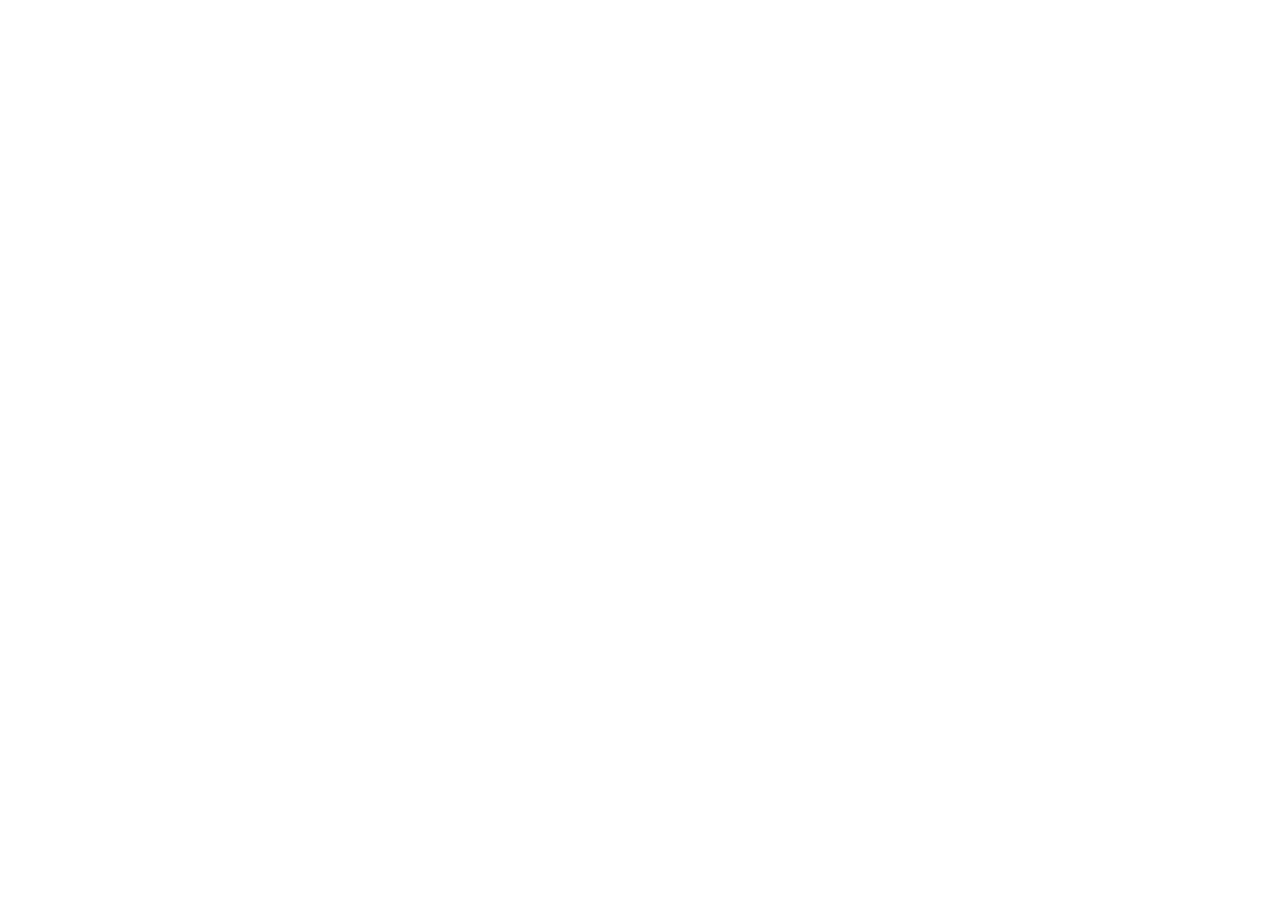
==== index.html @ 436a3f4f "first commit" ====
<!DOCTYPE html>
<html lang="en">
<head>
    <meta charset="UTF-8">
    <meta name="viewport" content="width=device-width, initial-scale=1.0">
    <title>과제 모음</title>
</head>
<body>
    
</body>
</html>
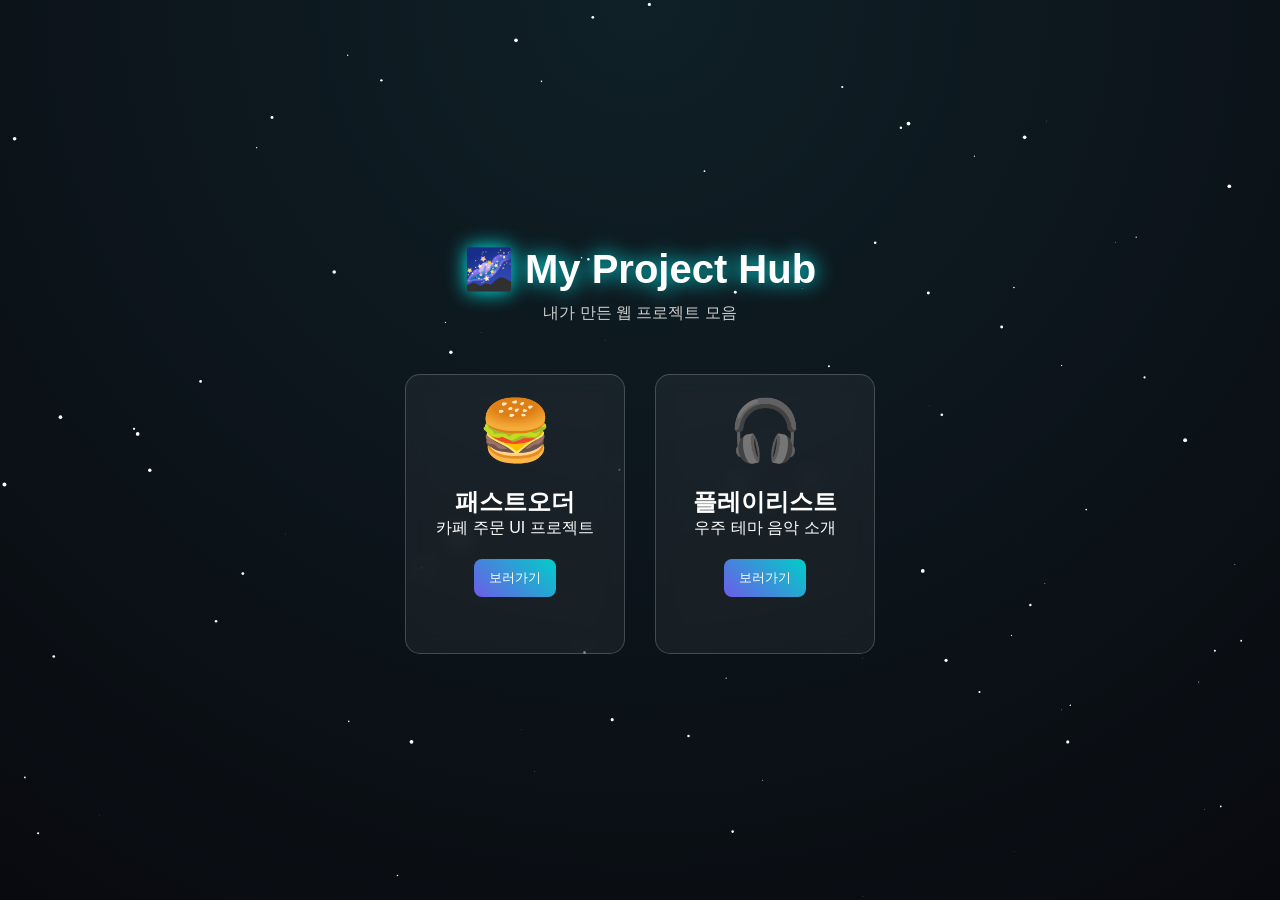
==== commit de239400: "second commit" ====
--- a/index.html
+++ b/index.html
@@ -1,11 +1,176 @@
-<!DOCTYPE html>
-<html lang="en">
-<head>
-    <meta charset="UTF-8">
-    <meta name="viewport" content="width=device-width, initial-scale=1.0">
-    <title>과제 모음</title>
-</head>
-<body>
-    
-</body>
-</html>+<!doctype html>
+<html lang="ko">
+  <head>
+    <meta charset="UTF-8" />
+    <meta name="viewport" content="width=device-width, initial-scale=1.0" />
+    <title>My Project Hub</title>
+
+    <style>
+      * {
+        margin: 0;
+        padding: 0;
+        box-sizing: border-box;
+      }
+
+      body {
+        font-family: Arial, sans-serif;
+        height: 100vh;
+        overflow: hidden;
+        color: white;
+        background: radial-gradient(circle at top, #0f2027, #090a0f);
+      }
+
+      /* 🌌 별 배경 */
+      canvas {
+        position: fixed;
+        top: 0;
+        left: 0;
+        z-index: -1;
+      }
+
+      /* 중앙 컨테이너 */
+      .container {
+        height: 100%;
+        display: flex;
+        flex-direction: column;
+        justify-content: center;
+        align-items: center;
+      }
+
+      /* 제목 */
+      h1 {
+        font-size: 40px;
+        margin-bottom: 10px;
+        text-shadow: 0 0 20px #00ffff;
+      }
+
+      .subtitle {
+        margin-bottom: 50px;
+        color: #ccc;
+      }
+
+      /* 카드 영역 */
+      .card-container {
+        display: flex;
+        gap: 30px;
+      }
+
+      /* 카드 */
+      .card {
+        width: 220px;
+        height: 280px;
+        background: rgba(255, 255, 255, 0.05);
+        border-radius: 15px;
+        backdrop-filter: blur(10px);
+        text-align: center;
+        padding: 20px;
+        cursor: pointer;
+        transition: 0.4s;
+        border: 1px solid rgba(255, 255, 255, 0.2);
+      }
+
+      .card:hover {
+        transform: translateY(-10px) scale(1.05);
+        box-shadow: 0 0 25px #00ffff;
+      }
+
+      /* 아이콘 */
+      .icon {
+        font-size: 60px;
+        margin-bottom: 20px;
+      }
+
+      /* 버튼 */
+      .btn {
+        margin-top: 20px;
+        padding: 10px 15px;
+        background: linear-gradient(45deg, #6c5ce7, #00cec9);
+        border: none;
+        border-radius: 8px;
+        color: white;
+        cursor: pointer;
+      }
+
+      .btn:hover {
+        box-shadow: 0 0 15px #00cec9;
+      }
+
+      /* 반응형 */
+      @media (max-width: 600px) {
+        .card-container {
+          flex-direction: column;
+        }
+      }
+    </style>
+  </head>
+
+  <body>
+    <canvas id="stars"></canvas>
+
+    <div class="container">
+      <h1>🌌 My Project Hub</h1>
+      <p class="subtitle">내가 만든 웹 프로젝트 모음</p>
+
+      <div class="card-container">
+        <!-- 패스트오더 -->
+        <div class="card" onclick="goTo('fastorder.html')">
+          <div class="icon">🍔</div>
+          <h2>패스트오더</h2>
+          <p>카페 주문 UI 프로젝트</p>
+          <button class="btn">보러가기</button>
+        </div>
+
+        <!-- 플레이리스트 -->
+        <div class="card" onclick="goTo('playlist.html')">
+          <div class="icon">🎧</div>
+          <h2>플레이리스트</h2>
+          <p>우주 테마 음악 소개</p>
+          <button class="btn">보러가기</button>
+        </div>
+      </div>
+    </div>
+
+    <script>
+      /* 🚀 페이지 이동 */
+      function goTo(page) {
+        window.location.href = page;
+      }
+
+      /* 🌌 별 애니메이션 */
+      const canvas = document.getElementById("stars");
+      const ctx = canvas.getContext("2d");
+
+      canvas.width = window.innerWidth;
+      canvas.height = window.innerHeight;
+
+      let stars = [];
+
+      for (let i = 0; i < 100; i++) {
+        stars.push({
+          x: Math.random() * canvas.width,
+          y: Math.random() * canvas.height,
+          r: Math.random() * 2,
+        });
+      }
+
+      function draw() {
+        ctx.clearRect(0, 0, canvas.width, canvas.height);
+
+        ctx.fillStyle = "white";
+
+        stars.forEach((s) => {
+          ctx.beginPath();
+          ctx.arc(s.x, s.y, s.r, 0, Math.PI * 2);
+          ctx.fill();
+
+          s.y += 0.2;
+          if (s.y > canvas.height) s.y = 0;
+        });
+
+        requestAnimationFrame(draw);
+      }
+
+      draw();
+    </script>
+  </body>
+</html>
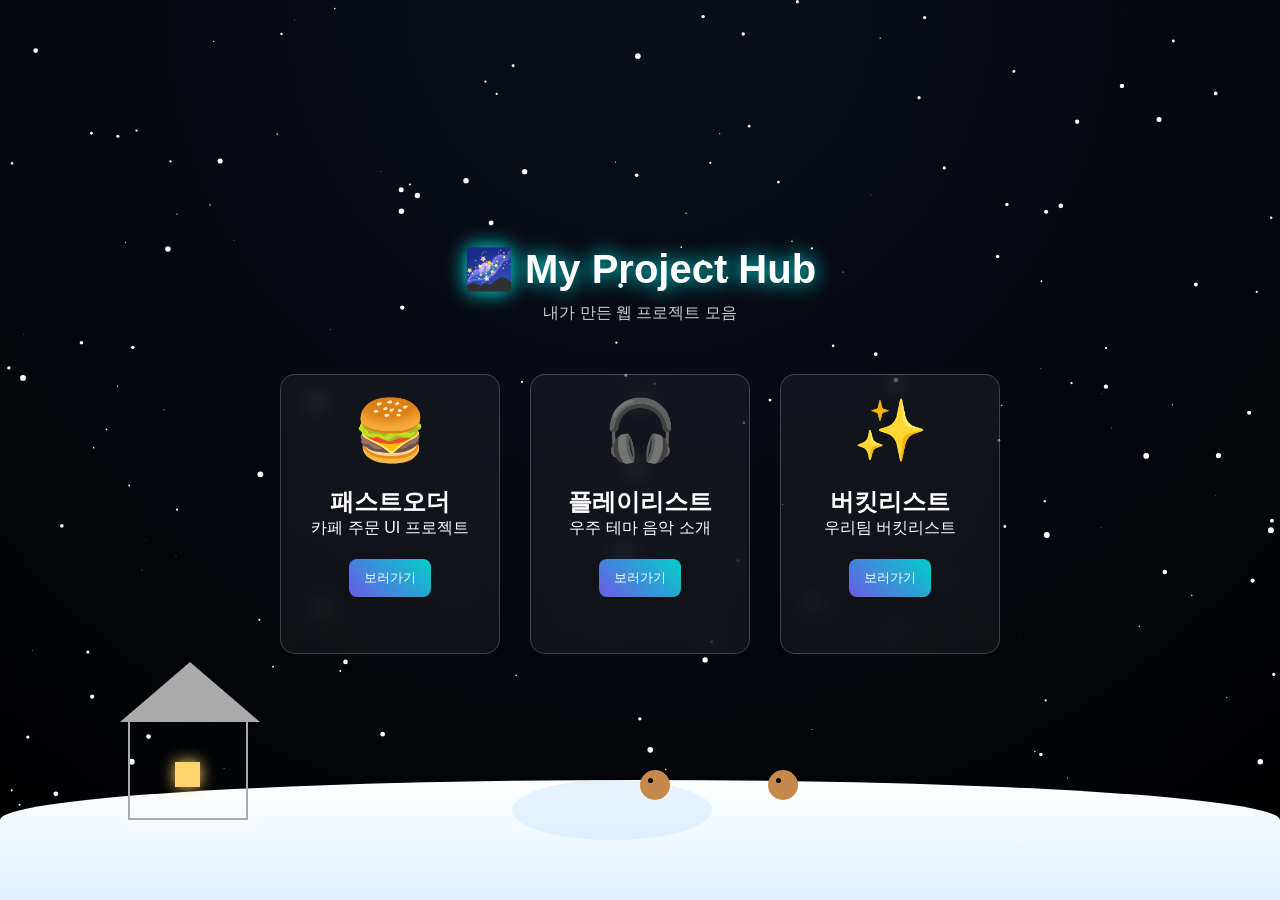
==== commit 59320a0d: "0408 commit" ====
--- a/index.html
+++ b/index.html
@@ -1,176 +1,320 @@
 <!doctype html>
 <html lang="ko">
-  <head>
-    <meta charset="UTF-8" />
-    <meta name="viewport" content="width=device-width, initial-scale=1.0" />
-    <title>My Project Hub</title>
-
-    <style>
-      * {
-        margin: 0;
-        padding: 0;
-        box-sizing: border-box;
-      }
-
-      body {
-        font-family: Arial, sans-serif;
-        height: 100vh;
-        overflow: hidden;
-        color: white;
-        background: radial-gradient(circle at top, #0f2027, #090a0f);
-      }
-
-      /* 🌌 별 배경 */
-      canvas {
-        position: fixed;
-        top: 0;
-        left: 0;
-        z-index: -1;
-      }
-
-      /* 중앙 컨테이너 */
-      .container {
-        height: 100%;
-        display: flex;
-        flex-direction: column;
-        justify-content: center;
-        align-items: center;
-      }
-
-      /* 제목 */
-      h1 {
-        font-size: 40px;
-        margin-bottom: 10px;
-        text-shadow: 0 0 20px #00ffff;
-      }
-
-      .subtitle {
-        margin-bottom: 50px;
-        color: #ccc;
-      }
-
-      /* 카드 영역 */
-      .card-container {
-        display: flex;
-        gap: 30px;
-      }
-
-      /* 카드 */
-      .card {
-        width: 220px;
-        height: 280px;
-        background: rgba(255, 255, 255, 0.05);
-        border-radius: 15px;
-        backdrop-filter: blur(10px);
-        text-align: center;
-        padding: 20px;
-        cursor: pointer;
-        transition: 0.4s;
-        border: 1px solid rgba(255, 255, 255, 0.2);
-      }
-
-      .card:hover {
-        transform: translateY(-10px) scale(1.05);
-        box-shadow: 0 0 25px #00ffff;
-      }
-
-      /* 아이콘 */
-      .icon {
-        font-size: 60px;
-        margin-bottom: 20px;
-      }
-
-      /* 버튼 */
-      .btn {
-        margin-top: 20px;
-        padding: 10px 15px;
-        background: linear-gradient(45deg, #6c5ce7, #00cec9);
-        border: none;
-        border-radius: 8px;
-        color: white;
-        cursor: pointer;
-      }
-
-      .btn:hover {
-        box-shadow: 0 0 15px #00cec9;
-      }
-
-      /* 반응형 */
-      @media (max-width: 600px) {
-        .card-container {
-          flex-direction: column;
-        }
-      }
-    </style>
-  </head>
-
-  <body>
-    <canvas id="stars"></canvas>
-
-    <div class="container">
-      <h1>🌌 My Project Hub</h1>
-      <p class="subtitle">내가 만든 웹 프로젝트 모음</p>
-
-      <div class="card-container">
-        <!-- 패스트오더 -->
-        <div class="card" onclick="goTo('fastorder.html')">
-          <div class="icon">🍔</div>
-          <h2>패스트오더</h2>
-          <p>카페 주문 UI 프로젝트</p>
-          <button class="btn">보러가기</button>
-        </div>
-
-        <!-- 플레이리스트 -->
-        <div class="card" onclick="goTo('playlist.html')">
-          <div class="icon">🎧</div>
-          <h2>플레이리스트</h2>
-          <p>우주 테마 음악 소개</p>
-          <button class="btn">보러가기</button>
-        </div>
-      </div>
+<head>
+<meta charset="UTF-8" />
+<meta name="viewport" content="width=device-width, initial-scale=1.0" />
+<title>My Project Hub</title>
+
+<style>
+* {
+  margin: 0;
+  padding: 0;
+  box-sizing: border-box;
+}
+
+body {
+  font-family: Arial, sans-serif;
+  height: 100vh;
+  overflow: hidden;
+  color: white;
+  background: radial-gradient(circle at top, #0a0f1c, #000);
+}
+
+/* ⭐ 별 + 눈 캔버스 */
+canvas {
+  position: fixed;
+  top: 0;
+  left: 0;
+  z-index: -2;
+}
+
+/* ❄ 눈 쌓인 바닥 */
+.snow-ground {
+  position: fixed;
+  bottom: 0;
+  width: 100%;
+  height: 120px;
+  background: linear-gradient(#fff, #dfefff);
+  border-top-left-radius: 50% 40px;
+  border-top-right-radius: 50% 40px;
+  z-index: -1;
+}
+
+/* 🏠 집 */
+.house {
+  position: fixed;
+  bottom: 80px;
+  left: 10%;
+  width: 120px;
+  height: 100px;
+  border: 2px solid #aaa;
+}
+
+.house::before {
+  content: "";
+  position: absolute;
+  top: -60px;
+  left: -10px;
+  width: 0;
+  height: 0;
+  border-left: 70px solid transparent;
+  border-right: 70px solid transparent;
+  border-bottom: 60px solid #aaa;
+}
+
+/* 창문 빛 */
+.window {
+  position: absolute;
+  width: 25px;
+  height: 25px;
+  background: #ffd36b;
+  top: 40px;
+  left: 45px;
+  box-shadow: 0 0 15px #ffd36b;
+}
+
+/* 🛷 산타 (실루엣) */
+.santa {
+  position: fixed;
+  top: 80px;
+  left: -200px;
+  width: 150px;
+  height: 40px;
+  border-top: 3px solid white;
+  border-radius: 50%;
+  animation: santaMove 20s linear infinite;
+}
+
+@keyframes santaMove {
+  0% { left: -200px; }
+  100% { left: 110%; }
+}
+
+/* 🍪 쿠키 친구 */
+.cookie {
+  position: fixed;
+  bottom: 100px;
+  width: 30px;
+  height: 30px;
+  background: #c58a4b;
+  border-radius: 50%;
+  animation: walk 6s infinite alternate ease-in-out;
+}
+
+.cookie::after {
+  content: "";
+  position: absolute;
+  width: 5px;
+  height: 5px;
+  background: black;
+  border-radius: 50%;
+  top: 8px;
+  left: 8px;
+}
+
+.cookie2 {
+  left: 60%;
+  animation-delay: 2s;
+}
+
+.cookie1 {
+  left: 50%;
+}
+
+@keyframes walk {
+  0% { transform: translateX(0); }
+  100% { transform: translateX(60px); }
+}
+
+/* 🌊 얼어붙은 호수 */
+.lake {
+  position: fixed;
+  bottom: 60px;
+  left: 40%;
+  width: 200px;
+  height: 60px;
+  background: rgba(180, 220, 255, 0.3);
+  border-radius: 50%;
+  backdrop-filter: blur(5px);
+}
+
+/* 중앙 */
+.container {
+  height: 100%;
+  display: flex;
+  flex-direction: column;
+  justify-content: center;
+  align-items: center;
+}
+
+/* 제목 */
+h1 {
+  font-size: 40px;
+  margin-bottom: 10px;
+  text-shadow: 0 0 20px #00ffff;
+}
+
+.subtitle {
+  margin-bottom: 50px;
+  color: #ccc;
+}
+
+/* 카드 */
+.card-container {
+  display: flex;
+  gap: 30px;
+}
+
+.card {
+  width: 220px;
+  height: 280px;
+  background: rgba(255,255,255,0.05);
+  border-radius: 15px;
+  backdrop-filter: blur(10px);
+  text-align: center;
+  padding: 20px;
+  cursor: pointer;
+  transition: 0.4s;
+  border: 1px solid rgba(255,255,255,0.2);
+}
+
+.card:hover {
+  transform: translateY(-10px) scale(1.05);
+  box-shadow: 0 0 25px #00ffff;
+}
+
+.icon {
+  font-size: 60px;
+  margin-bottom: 20px;
+}
+
+.btn {
+  margin-top: 20px;
+  padding: 10px 15px;
+  background: linear-gradient(45deg, #6c5ce7, #00cec9);
+  border: none;
+  border-radius: 8px;
+  color: white;
+  cursor: pointer;
+}
+
+.btn:hover {
+  box-shadow: 0 0 15px #00cec9;
+}
+
+@media (max-width: 600px) {
+  .card-container {
+    flex-direction: column;
+  }
+}
+</style>
+</head>
+
+<body>
+
+<canvas id="bg"></canvas>
+
+<div class="santa"></div>
+
+<div class="house">
+  <div class="window"></div>
+</div>
+
+<div class="lake"></div>
+
+<div class="cookie cookie1"></div>
+<div class="cookie cookie2"></div>
+
+<div class="snow-ground"></div>
+
+<div class="container">
+  <h1>🌌 My Project Hub</h1>
+  <p class="subtitle">내가 만든 웹 프로젝트 모음</p>
+
+  <div class="card-container">
+    <div class="card" onclick="goTo('fastorder.html')">
+      <div class="icon">🍔</div>
+      <h2>패스트오더</h2>
+      <p>카페 주문 UI 프로젝트</p>
+      <button class="btn">보러가기</button>
     </div>
 
-    <script>
-      /* 🚀 페이지 이동 */
-      function goTo(page) {
-        window.location.href = page;
-      }
-
-      /* 🌌 별 애니메이션 */
-      const canvas = document.getElementById("stars");
-      const ctx = canvas.getContext("2d");
-
-      canvas.width = window.innerWidth;
-      canvas.height = window.innerHeight;
-
-      let stars = [];
-
-      for (let i = 0; i < 100; i++) {
-        stars.push({
-          x: Math.random() * canvas.width,
-          y: Math.random() * canvas.height,
-          r: Math.random() * 2,
-        });
-      }
-
-      function draw() {
-        ctx.clearRect(0, 0, canvas.width, canvas.height);
-
-        ctx.fillStyle = "white";
-
-        stars.forEach((s) => {
-          ctx.beginPath();
-          ctx.arc(s.x, s.y, s.r, 0, Math.PI * 2);
-          ctx.fill();
-
-          s.y += 0.2;
-          if (s.y > canvas.height) s.y = 0;
-        });
-
-        requestAnimationFrame(draw);
-      }
-
-      draw();
-    </script>
-  </body>
-</html>
+    <div class="card" onclick="goTo('playlist.html')">
+      <div class="icon">🎧</div>
+      <h2>플레이리스트</h2>
+      <p>우주 테마 음악 소개</p>
+      <button class="btn">보러가기</button>
+    </div>
+
+    <div class="card" onclick="goTo('BuckerList.html')">
+      <div class="icon">✨</div>
+      <h2>버킷리스트</h2>
+      <p>우리팀 버킷리스트</p>
+      <button class="btn">보러가기</button>
+    </div>
+  </div>
+</div>
+
+<script>
+function goTo(page) {
+  window.location.href = page;
+}
+
+/* ⭐ 별 + ❄ 눈 */
+const canvas = document.getElementById("bg");
+const ctx = canvas.getContext("2d");
+
+canvas.width = window.innerWidth;
+canvas.height = window.innerHeight;
+
+let stars = [];
+let snow = [];
+
+for (let i = 0; i < 80; i++) {
+  stars.push({
+    x: Math.random() * canvas.width,
+    y: Math.random() * canvas.height,
+    r: Math.random() * 2
+  });
+}
+
+for (let i = 0; i < 120; i++) {
+  snow.push({
+    x: Math.random() * canvas.width,
+    y: Math.random() * canvas.height,
+    r: Math.random() * 3,
+    speed: Math.random() * 1 + 0.5
+  });
+}
+
+function draw() {
+  ctx.clearRect(0, 0, canvas.width, canvas.height);
+
+  ctx.fillStyle = "white";
+
+  stars.forEach(s => {
+    ctx.beginPath();
+    ctx.arc(s.x, s.y, s.r, 0, Math.PI * 2);
+    ctx.fill();
+  });
+
+  snow.forEach(f => {
+    ctx.beginPath();
+    ctx.arc(f.x, f.y, f.r, 0, Math.PI * 2);
+    ctx.fill();
+
+    f.y += f.speed;
+    if (f.y > canvas.height) {
+      f.y = 0;
+      f.x = Math.random() * canvas.width;
+    }
+  });
+
+  requestAnimationFrame(draw);
+}
+
+draw();
+</script>
+
+</body>
+</html>
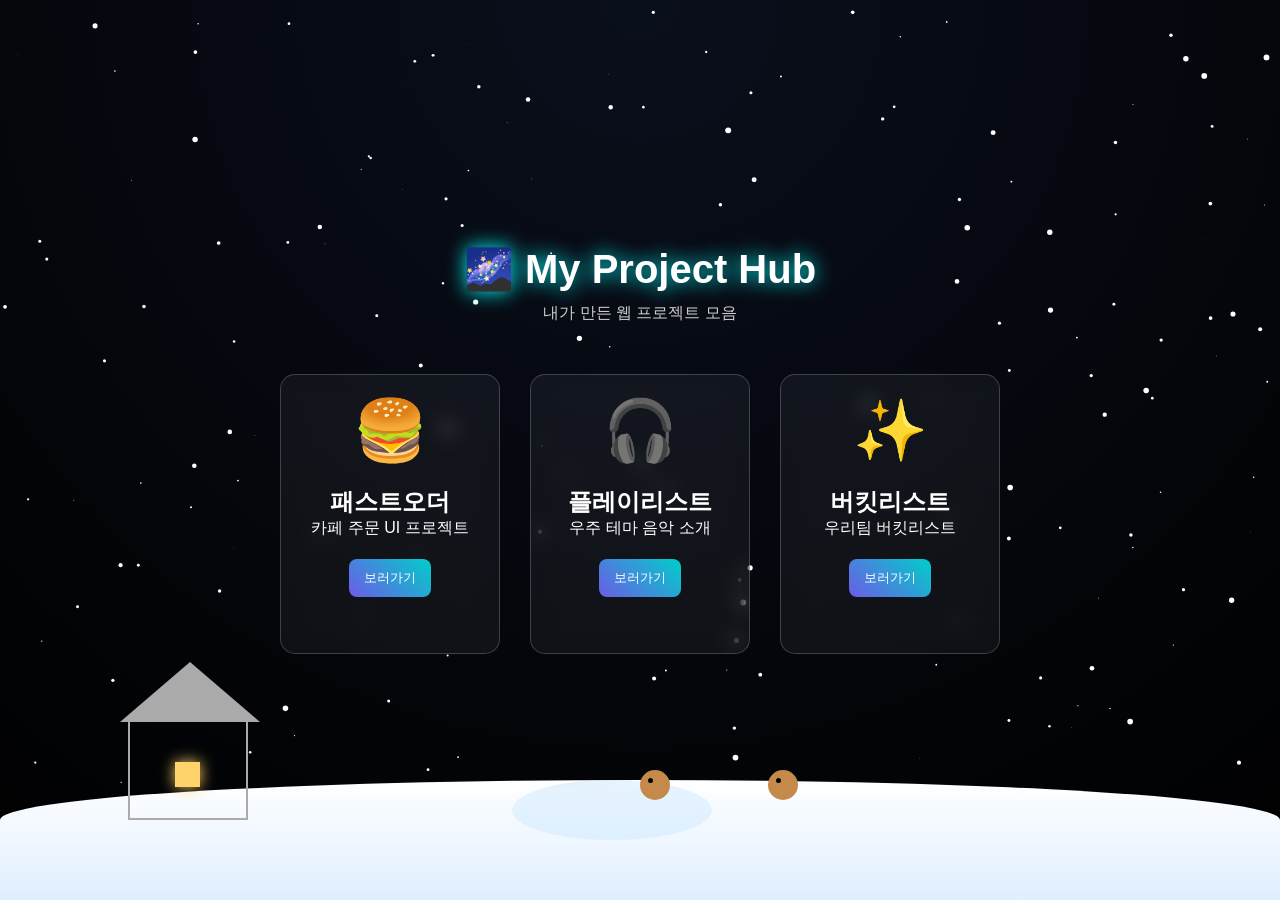
==== commit 1f92d9a3: "little commit" ====
--- a/index.html
+++ b/index.html
@@ -246,7 +246,7 @@
       <button class="btn">보러가기</button>
     </div>
 
-    <div class="card" onclick="goTo('BuckerList.html')">
+    <div class="card" onclick="goTo('BucketList.html')">
       <div class="icon">✨</div>
       <h2>버킷리스트</h2>
       <p>우리팀 버킷리스트</p>
@@ -317,4 +317,4 @@
 </script>
 
 </body>
-</html>+</html>
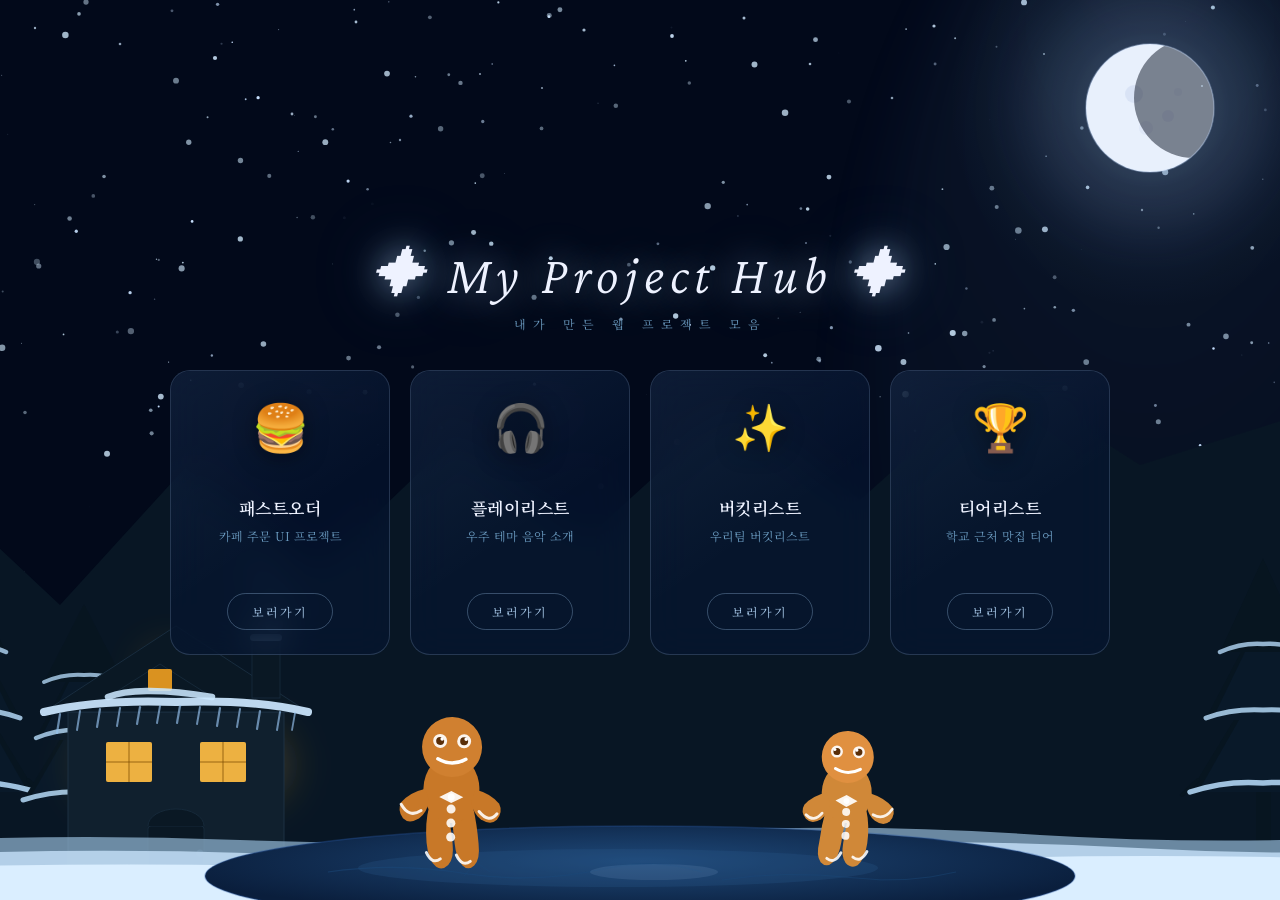
==== commit f2870393: "tier commit" ====
--- a/index.html
+++ b/index.html
@@ -1,320 +1,566 @@
 <!doctype html>
 <html lang="ko">
 <head>
-<meta charset="UTF-8" />
-<meta name="viewport" content="width=device-width, initial-scale=1.0" />
+<meta charset="UTF-8"/>
+<meta name="viewport" content="width=device-width,initial-scale=1.0"/>
 <title>My Project Hub</title>
-
+<link href="https://fonts.googleapis.com/css2?family=Noto+Serif+KR:wght@300;400;600&family=Crimson+Pro:ital,wght@0,300;1,300&display=swap" rel="stylesheet"/>
 <style>
-* {
-  margin: 0;
-  padding: 0;
-  box-sizing: border-box;
+:root{
+  --sky:#02091a;
+  --silver:#a8c8e8;
+  --ice:#c8e4f8;
+  --moon:#eef2ff;
+  --card-bg:rgba(6,22,50,0.62);
+  --card-border:rgba(168,200,232,0.20);
+  --muted:#6a9abf;
 }
-
-body {
-  font-family: Arial, sans-serif;
-  height: 100vh;
-  overflow: hidden;
-  color: white;
-  background: radial-gradient(circle at top, #0a0f1c, #000);
-}
-
-/* ⭐ 별 + 눈 캔버스 */
-canvas {
-  position: fixed;
-  top: 0;
-  left: 0;
-  z-index: -2;
-}
-
-/* ❄ 눈 쌓인 바닥 */
-.snow-ground {
-  position: fixed;
-  bottom: 0;
-  width: 100%;
-  height: 120px;
-  background: linear-gradient(#fff, #dfefff);
-  border-top-left-radius: 50% 40px;
-  border-top-right-radius: 50% 40px;
-  z-index: -1;
-}
-
-/* 🏠 집 */
-.house {
-  position: fixed;
-  bottom: 80px;
-  left: 10%;
-  width: 120px;
-  height: 100px;
-  border: 2px solid #aaa;
-}
-
-.house::before {
-  content: "";
-  position: absolute;
-  top: -60px;
-  left: -10px;
-  width: 0;
-  height: 0;
-  border-left: 70px solid transparent;
-  border-right: 70px solid transparent;
-  border-bottom: 60px solid #aaa;
-}
-
-/* 창문 빛 */
-.window {
-  position: absolute;
-  width: 25px;
-  height: 25px;
-  background: #ffd36b;
-  top: 40px;
-  left: 45px;
-  box-shadow: 0 0 15px #ffd36b;
-}
-
-/* 🛷 산타 (실루엣) */
-.santa {
-  position: fixed;
-  top: 80px;
-  left: -200px;
-  width: 150px;
-  height: 40px;
-  border-top: 3px solid white;
-  border-radius: 50%;
-  animation: santaMove 20s linear infinite;
-}
-
-@keyframes santaMove {
-  0% { left: -200px; }
-  100% { left: 110%; }
-}
-
-/* 🍪 쿠키 친구 */
-.cookie {
-  position: fixed;
-  bottom: 100px;
-  width: 30px;
-  height: 30px;
-  background: #c58a4b;
-  border-radius: 50%;
-  animation: walk 6s infinite alternate ease-in-out;
-}
-
-.cookie::after {
-  content: "";
-  position: absolute;
-  width: 5px;
-  height: 5px;
-  background: black;
-  border-radius: 50%;
-  top: 8px;
-  left: 8px;
-}
-
-.cookie2 {
-  left: 60%;
-  animation-delay: 2s;
-}
-
-.cookie1 {
-  left: 50%;
-}
-
-@keyframes walk {
-  0% { transform: translateX(0); }
-  100% { transform: translateX(60px); }
-}
-
-/* 🌊 얼어붙은 호수 */
-.lake {
-  position: fixed;
-  bottom: 60px;
-  left: 40%;
-  width: 200px;
-  height: 60px;
-  background: rgba(180, 220, 255, 0.3);
-  border-radius: 50%;
-  backdrop-filter: blur(5px);
-}
-
-/* 중앙 */
-.container {
-  height: 100%;
-  display: flex;
-  flex-direction: column;
-  justify-content: center;
-  align-items: center;
-}
-
-/* 제목 */
-h1 {
-  font-size: 40px;
-  margin-bottom: 10px;
-  text-shadow: 0 0 20px #00ffff;
-}
-
-.subtitle {
-  margin-bottom: 50px;
-  color: #ccc;
-}
-
-/* 카드 */
-.card-container {
-  display: flex;
-  gap: 30px;
-}
-
-.card {
-  width: 220px;
-  height: 280px;
-  background: rgba(255,255,255,0.05);
-  border-radius: 15px;
-  backdrop-filter: blur(10px);
-  text-align: center;
-  padding: 20px;
-  cursor: pointer;
-  transition: 0.4s;
-  border: 1px solid rgba(255,255,255,0.2);
-}
-
-.card:hover {
-  transform: translateY(-10px) scale(1.05);
-  box-shadow: 0 0 25px #00ffff;
-}
-
-.icon {
-  font-size: 60px;
-  margin-bottom: 20px;
-}
-
-.btn {
-  margin-top: 20px;
-  padding: 10px 15px;
-  background: linear-gradient(45deg, #6c5ce7, #00cec9);
-  border: none;
-  border-radius: 8px;
-  color: white;
-  cursor: pointer;
-}
-
-.btn:hover {
-  box-shadow: 0 0 15px #00cec9;
-}
-
-@media (max-width: 600px) {
-  .card-container {
-    flex-direction: column;
-  }
-}
+*{margin:0;padding:0;box-sizing:border-box;}
+html,body{width:100%;height:100%;overflow:hidden;background:var(--sky);color:#ddeeff;font-family:'Noto Serif KR',serif;}
+#bg{position:fixed;inset:0;z-index:0;}
+#scene{position:fixed;inset:0;width:100%;height:100%;z-index:1;pointer-events:none;}
+.ui{position:relative;z-index:10;height:100vh;display:flex;flex-direction:column;justify-content:center;align-items:center;}
+.hd{text-align:center;margin-bottom:38px;animation:fadeD 1.2s ease both;}
+.hd h1{font-family:'Crimson Pro',serif;font-weight:300;font-style:italic;font-size:54px;letter-spacing:6px;color:var(--moon);text-shadow:0 0 35px rgba(180,220,255,.6),0 0 80px rgba(120,180,240,.28);}
+.hd p{margin-top:10px;font-size:12px;color:var(--muted);letter-spacing:7px;}
+.grid{display:grid;grid-template-columns:repeat(4,220px);gap:20px;animation:fadeU 1.2s .28s ease both;}
+.card{height:285px;background:var(--card-bg);border:1px solid var(--card-border);border-radius:20px;backdrop-filter:blur(18px);-webkit-backdrop-filter:blur(18px);padding:30px 22px 24px;cursor:pointer;display:flex;flex-direction:column;align-items:center;justify-content:space-between;transition:transform .4s cubic-bezier(.23,1,.32,1),border-color .4s,box-shadow .4s;overflow:hidden;position:relative;}
+.card::before{content:'';position:absolute;inset:0;border-radius:inherit;pointer-events:none;background:linear-gradient(145deg,rgba(180,220,255,.06) 0%,transparent 55%);}
+.card::after{content:'';position:absolute;bottom:0;left:0;right:0;height:2px;background:linear-gradient(90deg,transparent,rgba(168,210,248,.5),transparent);border-radius:0 0 20px 20px;opacity:0;transition:opacity .4s;}
+.card:hover{transform:translateY(-13px) scale(1.035);border-color:rgba(168,210,248,.48);box-shadow:0 22px 60px rgba(0,15,50,.75),0 0 32px rgba(100,170,230,.22),inset 0 1px 0 rgba(255,255,255,.07);}
+.card:hover::after{opacity:1;}
+.icon{font-size:46px;line-height:1;filter:drop-shadow(0 3px 12px rgba(0,0,0,.45));transition:transform .4s cubic-bezier(.23,1,.32,1);}
+.card:hover .icon{transform:scale(1.15) translateY(-5px);}
+.card-txt{text-align:center;}
+.card-txt h2{font-size:17px;font-weight:600;color:var(--moon);margin-bottom:6px;letter-spacing:.5px;}
+.card-txt p{font-size:12px;color:var(--muted);line-height:1.6;}
+.btn{padding:9px 24px;background:transparent;border:1px solid rgba(168,210,248,.30);border-radius:50px;color:var(--silver);font-size:12px;font-family:'Noto Serif KR',serif;letter-spacing:2px;cursor:pointer;transition:all .3s;white-space:nowrap;}
+.btn:hover,.card:hover .btn{background:rgba(168,210,248,.12);border-color:rgba(168,210,248,.65);color:var(--ice);box-shadow:0 0 20px rgba(100,180,240,.2);}
+@keyframes fadeD{from{opacity:0;transform:translateY(-22px)}to{opacity:1;transform:none}}
+@keyframes fadeU{from{opacity:0;transform:translateY(28px)}to{opacity:1;transform:none}}
+@media(max-width:960px){.grid{grid-template-columns:repeat(2,210px);}}
+@media(max-width:500px){.grid{grid-template-columns:1fr;width:86vw;}}
 </style>
 </head>
-
 <body>
-
 <canvas id="bg"></canvas>
 
-<div class="santa"></div>
-
-<div class="house">
-  <div class="window"></div>
-</div>
-
-<div class="lake"></div>
-
-<div class="cookie cookie1"></div>
-<div class="cookie cookie2"></div>
-
-<div class="snow-ground"></div>
-
-<div class="container">
-  <h1>🌌 My Project Hub</h1>
-  <p class="subtitle">내가 만든 웹 프로젝트 모음</p>
-
-  <div class="card-container">
+<svg id="scene" viewBox="0 0 1600 900" preserveAspectRatio="xMidYMid slice" xmlns="http://www.w3.org/2000/svg">
+<defs>
+  <!-- 달 clipPath: 초승달 그림자가 원 밖으로 삐지지 않게 -->
+  <clipPath id="moonClip">
+    <circle cx="1310" cy="108" r="64"/>
+  </clipPath>
+
+  <!-- 달 후광: 이전 버전처럼 넓고 은은하게 -->
+  <radialGradient id="gMoonHalo" cx="50%" cy="50%" r="50%">
+    <stop offset="0%"   stop-color="#c8e0ff" stop-opacity=".30"/>
+    <stop offset="40%"  stop-color="#90b8e8" stop-opacity=".12"/>
+    <stop offset="100%" stop-color="#5080b0" stop-opacity="0"/>
+  </radialGradient>
+
+  <!-- 달빛 지면 반사 -->
+  <radialGradient id="gMoonBeam" cx="50%" cy="0%" r="100%">
+    <stop offset="0%"   stop-color="#8ab8e8" stop-opacity=".14"/>
+    <stop offset="100%" stop-color="#8ab8e8" stop-opacity="0"/>
+  </radialGradient>
+
+  <!-- 창문 빛 -->
+  <radialGradient id="gWin" cx="50%" cy="50%" r="50%">
+    <stop offset="0%"   stop-color="#ffb830" stop-opacity=".55"/>
+    <stop offset="100%" stop-color="#ffb830" stop-opacity="0"/>
+  </radialGradient>
+
+  <!-- 호수 -->
+  <radialGradient id="gLake" cx="50%" cy="35%" r="55%">
+    <stop offset="0%"   stop-color="#1e4878"/>
+    <stop offset="100%" stop-color="#0a1e3c"/>
+  </radialGradient>
+
+  <filter id="fHalo"  x="-150%" y="-150%" width="400%" height="400%"><feGaussianBlur stdDeviation="28"/></filter>
+  <filter id="fBeam"  x="-50%"  y="-10%"  width="200%" height="220%"><feGaussianBlur stdDeviation="35"/></filter>
+  <filter id="fWin"   x="-200%" y="-200%" width="500%" height="500%"><feGaussianBlur stdDeviation="20"/></filter>
+</defs>
+
+<!-- ═══ 달빛 지면빔 ═══ -->
+<ellipse cx="1310" cy="500" rx="300" ry="650" fill="url(#gMoonBeam)" filter="url(#fBeam)" opacity=".65"/>
+
+<!-- ═══ 달 ═══ -->
+<!-- 넓은 후광 (이전 버전 스타일) -->
+<circle cx="1310" cy="108" r="200" fill="url(#gMoonHalo)"/>
+<circle cx="1310" cy="108" r="120" fill="#8ab0d8" opacity=".10" filter="url(#fHalo)"/>
+<!-- 달 본체: 은은한 은백색 -->
+<circle cx="1310" cy="108" r="64" fill="#e8f0fc"/>
+<!-- clipPath 안에서만: 크레이터 + 초승달 그림자 -->
+<g clip-path="url(#moonClip)">
+  <circle cx="1294" cy="94"  r="9"  fill="#ccd8f0" opacity=".50"/>
+  <circle cx="1328" cy="116" r="6"  fill="#ccd8f0" opacity=".40"/>
+  <circle cx="1306" cy="128" r="7"  fill="#ccd8f0" opacity=".36"/>
+  <circle cx="1338" cy="92"  r="4"  fill="#ccd8f0" opacity=".30"/>
+  <!-- 초승달 그림자: 달 원 안쪽에만 보임 -->
+  <circle cx="1354" cy="98" r="60" fill="#02091a" opacity=".48"/>
+</g>
+<!-- 달 테두리 글로우 -->
+<circle cx="1310" cy="108" r="64" fill="none" stroke="#c0d8f8" stroke-width="1.5" opacity=".35"/>
+
+<!-- ═══ 산 (맨 뒤 한 겹만) ═══ -->
+<path d="M0,660 L140,530 L220,605 L345,468 L480,568 L615,438 L750,535 L890,408 L1020,500 L1160,375 L1300,465 L1450,418 L1600,490 L1600,900 L0,900Z"
+      fill="#081624"/>
+
+<!-- ═══ 소나무 왼쪽 ═══ -->
+<g fill="#071520">
+  <!-- 나무 A (대) -->
+  <rect x="116" y="792" width="15" height="65"/>
+  <polygon points="50,792 123,672 196,792"/>
+  <polygon points="58,792 123,678 188,792" fill="#091929"/>
+  <polygon points="66,718 123,610 180,718"/>
+  <polygon points="72,720 123,615 174,720" fill="#091929"/>
+  <polygon points="80,652 123,558 166,652"/>
+  <polygon points="84,654 123,562 162,654" fill="#091929"/>
+  <line x1="58"  y1="780" x2="42"  y2="795" stroke="#071520" stroke-width="4" stroke-linecap="round"/>
+  <line x1="188" y1="780" x2="204" y2="795" stroke="#071520" stroke-width="4" stroke-linecap="round"/>
+</g>
+<path d="M50,792 C76,784 100,781 123,783 C146,781 170,784 196,792" stroke="#b0d4f2" stroke-width="5.5" fill="none" stroke-linecap="round" opacity=".90"/>
+<path d="M66,718 C85,711 104,709 123,710 C142,709 161,711 180,718"  stroke="#b0d4f2" stroke-width="5"   fill="none" stroke-linecap="round" opacity=".86"/>
+<path d="M80,652 C96,645 109,643 123,644 C137,643 150,645 166,652"  stroke="#b0d4f2" stroke-width="4.5" fill="none" stroke-linecap="round" opacity=".82"/>
+
+<g fill="#071520">
+  <!-- 나무 B (중) -->
+  <rect x="238" y="800" width="12" height="55"/>
+  <polygon points="183,800 244,700 305,800"/>
+  <polygon points="189,800 244,704 299,800" fill="#091929"/>
+  <polygon points="196,738 244,648 292,738"/>
+  <polygon points="200,740 244,652 288,740" fill="#091929"/>
+  <polygon points="204,682 244,604 284,682"/>
+</g>
+<path d="M183,800 C205,793 224,791 244,792 C264,791 283,793 305,800" stroke="#b0d4f2" stroke-width="5"   fill="none" stroke-linecap="round" opacity=".88"/>
+<path d="M196,738 C213,731 229,729 244,730 C259,729 274,731 292,738" stroke="#b0d4f2" stroke-width="4.5" fill="none" stroke-linecap="round" opacity=".84"/>
+<path d="M204,682 C218,676 231,674 244,675 C257,674 270,676 284,682" stroke="#b0d4f2" stroke-width="4"   fill="none" stroke-linecap="round" opacity=".80"/>
+
+<g fill="#071520">
+  <!-- 나무 C (소) -->
+  <rect x="34" y="822" width="9" height="38"/>
+  <polygon points="0,822 38,752 76,822"/>
+  <polygon points="3,822 38,755 73,822" fill="#091929"/>
+  <polygon points="6,782 38,722 70,782"/>
+</g>
+<path d="M0,822 C14,816 26,814 38,815 C50,814 62,816 76,822" stroke="#b0d4f2" stroke-width="4.5" fill="none" stroke-linecap="round" opacity=".86"/>
+<path d="M6,782 C18,776 28,774 38,775 C48,774 58,776 70,782"  stroke="#b0d4f2" stroke-width="4"   fill="none" stroke-linecap="round" opacity=".82"/>
+
+<!-- ═══ 소나무 오른쪽 ═══ -->
+<g fill="#071520">
+  <rect x="1416" y="792" width="15" height="65"/>
+  <polygon points="1350,792 1423,672 1496,792"/>
+  <polygon points="1358,792 1423,678 1488,792" fill="#091929"/>
+  <polygon points="1366,718 1423,610 1480,718"/>
+  <polygon points="1372,720 1423,615 1474,720" fill="#091929"/>
+  <polygon points="1380,652 1423,558 1466,652"/>
+  <line x1="1358" y1="780" x2="1342" y2="795" stroke="#071520" stroke-width="4" stroke-linecap="round"/>
+  <line x1="1488" y1="780" x2="1504" y2="795" stroke="#071520" stroke-width="4" stroke-linecap="round"/>
+</g>
+<path d="M1350,792 C1374,784 1398,781 1423,783 C1448,781 1472,784 1496,792" stroke="#b0d4f2" stroke-width="5.5" fill="none" stroke-linecap="round" opacity=".90"/>
+<path d="M1366,718 C1385,711 1404,709 1423,710 C1442,709 1461,711 1480,718"  stroke="#b0d4f2" stroke-width="5"   fill="none" stroke-linecap="round" opacity=".86"/>
+<path d="M1380,652 C1396,645 1409,643 1423,644 C1437,643 1450,645 1466,652"  stroke="#b0d4f2" stroke-width="4.5" fill="none" stroke-linecap="round" opacity=".82"/>
+
+<g fill="#071520">
+  <rect x="1535" y="806" width="11" height="50"/>
+  <polygon points="1484,806 1540,714 1596,806"/>
+  <polygon points="1489,806 1540,718 1591,806" fill="#091929"/>
+  <polygon points="1494,750 1540,670 1586,750"/>
+  <polygon points="1498,752 1540,674 1582,752" fill="#091929"/>
+</g>
+<path d="M1484,806 C1505,799 1522,797 1540,798 C1558,797 1575,799 1596,806" stroke="#b0d4f2" stroke-width="5"   fill="none" stroke-linecap="round" opacity=".88"/>
+<path d="M1494,750 C1511,743 1526,741 1540,742 C1554,741 1569,743 1586,750" stroke="#b0d4f2" stroke-width="4.5" fill="none" stroke-linecap="round" opacity=".84"/>
+
+<g fill="#071520">
+  <rect x="1555" y="826" width="9" height="32"/>
+  <polygon points="1522,826 1559,762 1596,826"/>
+  <polygon points="1526,826 1559,766 1592,826" fill="#091929"/>
+  <polygon points="1528,792 1559,740 1590,792"/>
+</g>
+<path d="M1522,826 C1536,820 1548,818 1559,819 C1570,818 1582,820 1596,826" stroke="#b0d4f2" stroke-width="4"   fill="none" stroke-linecap="round" opacity=".85"/>
+<path d="M1528,792 C1540,786 1550,784 1559,785 C1568,784 1578,786 1590,792" stroke="#b0d4f2" stroke-width="3.5" fill="none" stroke-linecap="round" opacity=".81"/>
+
+<!-- ═══ 집 ═══ -->
+<g>
+  <ellipse cx="292" cy="765" rx="62" ry="48" fill="url(#gWin)" filter="url(#fWin)"/>
+  <ellipse cx="398" cy="765" rx="62" ry="48" fill="url(#gWin)" filter="url(#fWin)"/>
+  <ellipse cx="332" cy="672" rx="38" ry="30" fill="url(#gWin)" filter="url(#fWin)" opacity=".60"/>
+  <rect x="228" y="712" width="216" height="164" fill="#10202e" stroke="#1c3042" stroke-width="1"/>
+  <polygon points="204,712 336,626 468,712" fill="#0a1824" stroke="#182c3e" stroke-width="1"/>
+  <polygon points="268,697 320,664 372,697" fill="#0a1824" stroke="#182c3e" stroke-width=".8"/>
+  <rect x="412" y="636" width="28" height="62" fill="#0a1824" stroke="#182c3e" stroke-width=".8"/>
+  <rect x="410" y="634" width="32" height="7" rx="3.5" fill="#b0d4f0" opacity=".82"/>
+  <g id="smoke">
+    <circle class="sp" cx="426" cy="625" r="9"  fill="#38566e"/>
+    <circle class="sp" cx="430" cy="609" r="11" fill="#2e4860"/>
+    <circle class="sp" cx="424" cy="591" r="13" fill="#263c52"/>
+    <circle class="sp" cx="429" cy="572" r="10" fill="#1e3245"/>
+    <circle class="sp" cx="422" cy="555" r="8"  fill="#182a3c"/>
+  </g>
+  <rect x="266" y="742" width="46" height="40" rx="2" fill="#ffb030" opacity=".90"/>
+  <rect x="266" y="742" width="46" height="40" rx="2" fill="#ffe880" opacity=".22"/>
+  <line x1="289" y1="742" x2="289" y2="782" stroke="#7a4a00" stroke-width="1.5" opacity=".48"/>
+  <line x1="266" y1="762" x2="312" y2="762" stroke="#7a4a00" stroke-width="1.5" opacity=".48"/>
+  <rect x="360" y="742" width="46" height="40" rx="2" fill="#ffb030" opacity=".90"/>
+  <rect x="360" y="742" width="46" height="40" rx="2" fill="#ffe880" opacity=".22"/>
+  <line x1="383" y1="742" x2="383" y2="782" stroke="#7a4a00" stroke-width="1.5" opacity=".48"/>
+  <line x1="360" y1="762" x2="406" y2="762" stroke="#7a4a00" stroke-width="1.5" opacity=".48"/>
+  <rect x="308" y="669" width="24" height="22" rx="2" fill="#ffa820" opacity=".85"/>
+  <rect x="308" y="826" width="56" height="50" rx="3" fill="#0a1824" stroke="#182c3e" stroke-width=".8"/>
+  <path d="M308,826 A28,17 0 0 1 364,826" fill="#0a1824" stroke="#182c3e" stroke-width=".8"/>
+  <circle cx="360" cy="853" r="3.5" fill="#243848"/>
+  <path d="M204,712 C238,704 284,700 336,702 C388,700 434,704 468,712" stroke="#cce8ff" stroke-width="8" fill="none" stroke-linecap="round" opacity=".92"/>
+  <path d="M268,697 C285,690 320,688 372,697" stroke="#cce8ff" stroke-width="6.5" fill="none" stroke-linecap="round" opacity=".87"/>
+  <g stroke="#98c4f0" stroke-linecap="round" opacity=".65">
+    <line x1="220" y1="714" x2="217" y2="733" stroke-width="2.2"/> <line x1="240" y1="711" x2="237" y2="730" stroke-width="2"/>
+    <line x1="260" y1="709" x2="257" y2="727" stroke-width="2.2"/> <line x1="280" y1="708" x2="277" y2="726" stroke-width="2"/>
+    <line x1="300" y1="707" x2="297" y2="724" stroke-width="2.2"/> <line x1="320" y1="706" x2="317" y2="723" stroke-width="2"/>
+    <line x1="340" y1="706" x2="337" y2="723" stroke-width="2.2"/> <line x1="360" y1="707" x2="357" y2="724" stroke-width="2"/>
+    <line x1="380" y1="708" x2="377" y2="726" stroke-width="2.2"/> <line x1="400" y1="709" x2="397" y2="727" stroke-width="2"/>
+    <line x1="420" y1="711" x2="417" y2="729" stroke-width="2.2"/> <line x1="440" y1="712" x2="437" y2="730" stroke-width="2"/>
+    <line x1="455" y1="713" x2="452" y2="730" stroke-width="1.8"/>
+  </g>
+</g>
+
+<!-- ═══ 쌓인 눈 ═══ -->
+<path d="M0,845 Q200,832 400,840 Q600,848 800,834 Q1000,821 1200,835 Q1400,847 1600,833 L1600,900 L0,900Z" fill="#90b4d2" opacity=".72"/>
+<path d="M0,858 Q220,846 440,854 Q660,862 880,848 Q1100,836 1320,849 Q1460,857 1600,847 L1600,900 L0,900Z" fill="#bcd8f0" opacity=".90"/>
+<path d="M0,870 Q260,860 520,868 Q780,876 1040,862 Q1300,850 1600,862 L1600,900 L0,900Z" fill="#daeeff"/>
+
+<!-- 호수 -->
+<ellipse cx="800" cy="876" rx="435" ry="50" fill="url(#gLake)"/>
+<ellipse cx="778" cy="868" rx="260" ry="19" fill="#2a5888" opacity=".28"/>
+<path d="M488,872 Q558,862 628,874 Q698,884 768,868 Q818,858 862,872" stroke="#1a4878" stroke-width="1.2" fill="none" opacity=".55"/>
+<path d="M882,880 Q944,870 1016,878 Q1066,884 1116,872" stroke="#1a4878" stroke-width="1" fill="none" opacity=".48"/>
+<path d="M624,876 L636,862 L650,872" stroke="#1a4878" stroke-width=".9" fill="none" opacity=".45"/>
+<ellipse cx="800" cy="876" rx="435" ry="50" fill="none" stroke="#2858a0" stroke-width="1.5" opacity=".35"/>
+<ellipse cx="814" cy="872" rx="64" ry="8" fill="#b8d8f8" opacity=".10"/>
+
+<!-- ═══════════════════════════════════════════════════
+     산타 — 레퍼런스 이미지 SVG 트레이싱 (단색 실루엣)
+     루돌프들이 달리는 자세, 고삐 연결, 썰매+산타
+     전체 fill = #0b1e38 (어두운 청색)
+     origin(0,0) = 썰매 뒤쪽 아래 기준
+     전체 폭 ≈ 700, 높이 ≈ 160
+═══════════════════════════════════════════════════ -->
+<g id="santa" fill="#0b1e38">
+
+  <!-- ── 루돌프 4마리 (오른쪽 선두 → 왼쪽 후미 순) ── -->
+
+  <!-- 루돌프 1 (제일 앞, 가장 오른쪽) translate X=520 -->
+  <g transform="translate(520,-30)">
+    <!-- 몸통 -->
+    <ellipse cx="0" cy="0" rx="42" ry="16"/>
+    <!-- 목+머리 -->
+    <path d="M28,-16 Q36,-30 44,-36 Q52,-40 56,-35 Q60,-28 52,-20 Q44,-14 34,-12 Z"/>
+    <!-- 뿔 -->
+    <path d="M46,-36 L40,-56 L36,-64 M40,-56 L48,-62
+             M48,-38 L58,-56 L62,-66 M58,-56 L66,-60"
+          stroke="#0b1e38" stroke-width="4" fill="none" stroke-linecap="round"/>
+    <!-- 달리는 앞다리 (크게 앞으로 뻗음) -->
+    <line x1="-14" y1="14" x2="-26" y2="36" stroke-width="7" stroke-linecap="round"/>
+    <line x1="4"   y1="16" x2="8"   y2="40" stroke-width="7" stroke-linecap="round"/>
+    <!-- 달리는 뒷다리 (뒤로 뻗음) -->
+    <line x1="20"  y1="14" x2="34"  y2="34" stroke-width="7" stroke-linecap="round"/>
+    <line x1="36"  y1="12" x2="56"  y2="28" stroke-width="7" stroke-linecap="round"/>
+    <!-- 꼬리 -->
+    <ellipse cx="-42" cy="-4" rx="8" ry="6" transform="rotate(-15,-42,-4)"/>
+  </g>
+
+  <!-- 루돌프 2 -->
+  <g transform="translate(360,-20)">
+    <ellipse cx="0" cy="0" rx="40" ry="15"/>
+    <path d="M26,-14 Q34,-28 42,-34 Q50,-38 54,-33 Q57,-26 50,-18 Q42,-12 32,-10 Z"/>
+    <path d="M44,-34 L38,-52 L34,-60 M38,-52 L46,-58
+             M46,-36 L56,-52 L60,-62 M56,-52 L64,-56"
+          stroke="#0b1e38" stroke-width="3.5" fill="none" stroke-linecap="round"/>
+    <line x1="-12" y1="13" x2="-22" y2="34" stroke-width="6.5" stroke-linecap="round"/>
+    <line x1="4"   y1="15" x2="2"   y2="38" stroke-width="6.5" stroke-linecap="round"/>
+    <line x1="18"  y1="13" x2="30"  y2="32" stroke-width="6.5" stroke-linecap="round"/>
+    <line x1="32"  y1="11" x2="50"  y2="26" stroke-width="6.5" stroke-linecap="round"/>
+    <ellipse cx="-40" cy="-3" rx="7" ry="5.5" transform="rotate(-15,-40,-3)"/>
+  </g>
+
+  <!-- 루돌프 3 -->
+  <g transform="translate(200,-10)">
+    <ellipse cx="0" cy="0" rx="40" ry="15"/>
+    <path d="M26,-14 Q34,-28 42,-34 Q50,-38 54,-33 Q57,-26 50,-18 Q42,-12 32,-10 Z"/>
+    <path d="M44,-34 L38,-52 L34,-60 M38,-52 L46,-58
+             M46,-36 L56,-52 L60,-62 M56,-52 L64,-56"
+          stroke="#0b1e38" stroke-width="3.5" fill="none" stroke-linecap="round"/>
+    <line x1="-12" y1="13" x2="-8"  y2="36" stroke-width="6.5" stroke-linecap="round"/>
+    <line x1="4"   y1="15" x2="10"  y2="38" stroke-width="6.5" stroke-linecap="round"/>
+    <line x1="18"  y1="13" x2="28"  y2="34" stroke-width="6.5" stroke-linecap="round"/>
+    <line x1="32"  y1="11" x2="46"  y2="28" stroke-width="6.5" stroke-linecap="round"/>
+    <ellipse cx="-40" cy="-3" rx="7" ry="5.5" transform="rotate(-15,-40,-3)"/>
+  </g>
+
+  <!-- 루돌프 4 (썰매 바로 앞) -->
+  <g transform="translate(50,0)">
+    <ellipse cx="0" cy="0" rx="38" ry="14"/>
+    <path d="M24,-13 Q32,-26 40,-31 Q48,-35 52,-30 Q55,-23 48,-16 Q40,-10 30,-9 Z"/>
+    <path d="M42,-31 L36,-48 L32,-56 M36,-48 L44,-54
+             M44,-33 L54,-48 L58,-58 M54,-48 L62,-52"
+          stroke="#0b1e38" stroke-width="3.2" fill="none" stroke-linecap="round"/>
+    <line x1="-10" y1="12" x2="-6"  y2="32" stroke-width="6" stroke-linecap="round"/>
+    <line x1="4"   y1="13" x2="8"   y2="34" stroke-width="6" stroke-linecap="round"/>
+    <line x1="16"  y1="12" x2="24"  y2="32" stroke-width="6" stroke-linecap="round"/>
+    <line x1="28"  y1="10" x2="40"  y2="26" stroke-width="6" stroke-linecap="round"/>
+    <ellipse cx="-38" cy="-2" rx="7" ry="5" transform="rotate(-15,-38,-2)"/>
+  </g>
+
+  <!-- 고삐: 루돌프들을 썰매에 연결 -->
+  <!-- 위쪽 고삐 라인 -->
+  <path d="M0,-22 Q60,-38 88,-20 Q160,-40 198,-16 Q280,-38 358,-18 Q440,-38 518,-28"
+        stroke="#0b1e38" stroke-width="2.5" fill="none"/>
+  <!-- 아래쪽 고삐 라인 -->
+  <path d="M0,-18 Q60,-30 88,-14 Q160,-30 198,-10 Q280,-30 358,-12 Q440,-30 518,-22"
+        stroke="#0b1e38" stroke-width="2" fill="none"/>
+
+  <!-- ── 썰매 ── -->
+  <!-- 썰매 본체: 레퍼런스처럼 앞이 올라간 곡선형 -->
+  <path d="M0,0 Q-8,-8 -4,-20 Q0,-32 16,-38 L80,-40 Q108,-40 122,-28 Q132,-16 128,-4 Q124,6 110,8 L16,10 Q4,10 0,0Z"/>
+  <!-- 썰매 러너 1 (바깥) -->
+  <path d="M-10,10 Q50,22 132,12" stroke="#0b1e38" stroke-width="6" fill="none" stroke-linecap="round"/>
+  <!-- 썰매 러너 2 (안쪽) -->
+  <path d="M-6,16 Q50,28 128,18"  stroke="#0b1e38" stroke-width="5" fill="none" stroke-linecap="round"/>
+  <!-- 썰매 세로 장식선 -->
+  <line x1="20" y1="-40" x2="18" y2="8"  stroke="#0d2238" stroke-width="2.5" stroke-linecap="round"/>
+  <line x1="50" y1="-40" x2="50" y2="8"  stroke="#0d2238" stroke-width="2.5" stroke-linecap="round"/>
+  <line x1="80" y1="-40" x2="82" y2="8"  stroke="#0d2238" stroke-width="2.5" stroke-linecap="round"/>
+  <line x1="106" y1="-38" x2="110" y2="6" stroke="#0d2238" stroke-width="2.5" stroke-linecap="round"/>
+
+  <!-- ── 산타 (썰매 위, 레퍼런스: 둥근 실루엣) ── -->
+  <!-- 몸 (두꺼운 코트, 앞이 약간 기울어짐) -->
+  <path d="M-28,-40 Q-40,-48 -44,-60 Q-46,-75 -38,-82 Q-28,-88 -18,-84 Q-6,-80 -4,-68 Q-2,-56 -12,-48 Q-18,-42 -18,-40Z"/>
+  <!-- 머리 -->
+  <circle cx="-30" cy="-88" r="20"/>
+  <!-- 모자 (아래서 위로 뾰족) -->
+  <path d="M-50,-102 Q-30,-145 -10,-102 Q-20,-98 -30,-96 Q-40,-98 -50,-102Z"/>
+  <!-- 모자 챙 -->
+  <rect x="-54" y="-106" width="48" height="8" rx="4"/>
+  <!-- 수염 -->
+  <path d="M-50,-78 Q-30,-68 -10,-78 Q-14,-62 -30,-58 Q-46,-62 -50,-78Z"/>
+  <!-- 코트 아랫단 -->
+  <path d="M-46,-40 Q-40,-20 -20,-14 Q-8,-10 -4,-18 Q0,-8 -16,-4 Q-30,0 -46,-10 Q-58,-18 -56,-32 Z"/>
+  <!-- 선물 보따리 (등 뒤) -->
+  <rect x="-6" y="-92" width="32" height="36" rx="6"/>
+  <line x1="10" y1="-92" x2="10"  y2="-56" stroke="#0d2238" stroke-width="2.5"/>
+  <path d="M-6,-74 Q10,-80 22,-74"  stroke="#0d2238" stroke-width="2.2" fill="none"/>
+</g>
+
+<!-- ═══════════════════════════════════════════════════
+     쿠키맨 — 레퍼런스 이미지 SVG 트레이싱
+     납작한 쿠키 형태, 팔다리가 몸통과 이어진 실루엣
+     아이싱 디테일은 흰선으로 표현
+     fill = #c87828 (진저브레드 갈색)
+     흰 아이싱 = stroke/fill white
+     origin(0,0) = 발 중앙 아래
+═══════════════════════════════════════════════════ -->
+
+<!-- 쿠키맨 1 -->
+<g id="cm1">
+  <!-- 전체 실루엣: 하나의 path로 머리+몸+팔+다리 연결 -->
+  <!-- 다리 왼쪽 -->
+  <path d="M-18,-8 Q-22,8 -20,28 Q-18,46 -10,52 Q-4,56 2,50 Q8,44 6,28 Q4,12 0,-8Z"
+        fill="#c87828"/>
+  <!-- 다리 오른쪽 -->
+  <path d="M2,-8 Q6,8 8,28 Q10,44 16,50 Q22,56 28,50 Q34,44 32,28 Q30,8 26,-8Z"
+        fill="#c87828"/>
+  <!-- 다리 아이싱 -->
+  <path d="M-20,38 Q-14,50 -6,44"  stroke="white" stroke-width="3" fill="none" stroke-linecap="round" opacity=".88"/>
+  <path d="M10,40 Q16,52 24,46"    stroke="white" stroke-width="3" fill="none" stroke-linecap="round" opacity=".88"/>
+
+  <!-- 몸통 -->
+  <ellipse cx="4" cy="-26" rx="28" ry="34" fill="#c87828"/>
+
+  <!-- 팔 왼쪽 -->
+  <path d="M-22,-26 Q-38,-22 -46,-12 Q-50,-4 -44,4 Q-38,10 -28,4 Q-20,-2 -18,-14Z"
+        fill="#c87828"/>
+  <!-- 팔 오른쪽 -->
+  <path d="M28,-26 Q44,-22 52,-12 Q56,-4 50,4 Q44,10 34,4 Q26,-2 24,-14Z"
+        fill="#c87828"/>
+  <!-- 팔 아이싱 -->
+  <path d="M-46,-10 Q-38,4 -26,-4"  stroke="white" stroke-width="3" fill="none" stroke-linecap="round" opacity=".88"/>
+  <path d="M32,-4 Q42,8 50,-2"      stroke="white" stroke-width="3" fill="none" stroke-linecap="round" opacity=".88"/>
+
+  <!-- 나비넥타이 (흰색) -->
+  <path d="M-8,-18 L4,-24 L16,-18 L4,-12 Z" fill="white" opacity=".92"/>
+  <circle cx="4" cy="-18" r="3.5" fill="white" opacity=".92"/>
+
+  <!-- 단추 3개 -->
+  <circle cx="4" cy="-6"  r="4.5" fill="white" opacity=".88"/>
+  <circle cx="4" cy="8"   r="4.5" fill="white" opacity=".88"/>
+  <circle cx="4" cy="22"  r="4.5" fill="white" opacity=".88" />
+
+  <!-- 머리 -->
+  <circle cx="4" cy="-68" r="30" fill="#d08030"/>
+
+  <!-- 눈: 흰 원 안에 갈색 (흰자 없이 심플하게) -->
+  <circle cx="-8" cy="-74" r="7" fill="white" opacity=".92"/>
+  <circle cx="16" cy="-74" r="7" fill="white" opacity=".92"/>
+  <circle cx="-8" cy="-74" r="4" fill="#5a2e08"/>
+  <circle cx="16" cy="-74" r="4" fill="#5a2e08"/>
+  <!-- 눈 하이라이트 (작게) -->
+  <circle cx="-6"  cy="-76" r="1.8" fill="white"/>
+  <circle cx="18"  cy="-76" r="1.8" fill="white"/>
+
+  <!-- 웃는 입 (흰색 곡선) -->
+  <path d="M-10,-56 Q4,-48 18,-56" stroke="white" stroke-width="3.5" fill="none" stroke-linecap="round"/>
+</g>
+
+<!-- 쿠키맨 2 -->
+<g id="cm2">
+  <path d="M-16,-8 Q-20,8 -18,26 Q-16,42 -9,48 Q-3,52 3,46 Q8,40 6,26 Q4,10 0,-8Z"
+        fill="#d08838"/>
+  <path d="M2,-8 Q6,8 8,26 Q10,40 16,46 Q22,52 28,46 Q33,40 30,26 Q28,8 24,-8Z"
+        fill="#d08838"/>
+  <path d="M-18,34 Q-12,46 -4,40"  stroke="white" stroke-width="2.8" fill="none" stroke-linecap="round" opacity=".88"/>
+  <path d="M8,36 Q14,48 22,42"     stroke="white" stroke-width="2.8" fill="none" stroke-linecap="round" opacity=".88"/>
+  <ellipse cx="4" cy="-24" rx="25" ry="30" fill="#d08838"/>
+  <path d="M-20,-24 Q-34,-20 -42,-11 Q-46,-4 -40,3 Q-34,9 -25,3 Q-18,-2 -16,-13Z"
+        fill="#d08838"/>
+  <path d="M24,-24 Q38,-20 46,-11 Q50,-4 44,3 Q38,9 29,3 Q22,-2 20,-13Z"
+        fill="#d08838"/>
+  <path d="M-42,-9 Q-34,3 -23,-3"  stroke="white" stroke-width="2.8" fill="none" stroke-linecap="round" opacity=".88"/>
+  <path d="M28,-3 Q36,7 44,-1"     stroke="white" stroke-width="2.8" fill="none" stroke-linecap="round" opacity=".88"/>
+  <path d="M-7,-16 L4,-22 L15,-16 L4,-10 Z" fill="white" opacity=".92"/>
+  <circle cx="4" cy="-16" r="3" fill="white" opacity=".92"/>
+  <circle cx="4" cy="-5"  r="4" fill="white" opacity=".88"/>
+  <circle cx="4" cy="7"   r="4" fill="white" opacity=".88"/>
+  <circle cx="4" cy="19"  r="4" fill="white" opacity=".88"/>
+  <circle cx="4" cy="-60" r="26" fill="#e09040"/>
+  <circle cx="-7"  cy="-65" r="6"   fill="white" opacity=".92"/>
+  <circle cx="15"  cy="-65" r="6"   fill="white" opacity=".92"/>
+  <circle cx="-7"  cy="-65" r="3.5" fill="#5a2e08"/>
+  <circle cx="15"  cy="-65" r="3.5" fill="#5a2e08"/>
+  <circle cx="-5"  cy="-67" r="1.5" fill="white"/>
+  <circle cx="17"  cy="-67" r="1.5" fill="white"/>
+  <path d="M-9,-48 Q4,-41 16,-48" stroke="white" stroke-width="3" fill="none" stroke-linecap="round"/>
+</g>
+
+<!-- 별들 -->
+<g fill="#d0e8ff">
+  <circle cx="52"   cy="48"  r="1.8" opacity=".92"/> <circle cx="195"  cy="28"  r="1.2" opacity=".72"/>
+  <circle cx="375"  cy="58"  r="2.1" opacity=".86"/> <circle cx="516"  cy="22"  r="1.4" opacity=".80"/>
+  <circle cx="640"  cy="74"  r="1.1" opacity=".62"/> <circle cx="832"  cy="36"  r="1.9" opacity=".90"/>
+  <circle cx="970"  cy="64"  r="1.3" opacity=".76"/> <circle cx="1094" cy="26"  r="1.6" opacity=".83"/>
+  <circle cx="1302" cy="210" r="1.2" opacity=".52"/> <circle cx="1445" cy="32"  r="1.1" opacity=".66"/>
+  <circle cx="140"  cy="104" r="1"   opacity=".52"/>  <circle cx="452"  cy="114" r="1.4" opacity=".72"/>
+  <circle cx="702"  cy="88"  r="1.1" opacity=".62"/>  <circle cx="1052" cy="98"  r="1.3" opacity=".66"/>
+  <circle cx="1362" cy="86"  r="1.1" opacity=".56"/>  <circle cx="904"  cy="18"  r="1.5" opacity=".80"/>
+  <circle cx="1204" cy="54"  r="1"   opacity=".62"/>  <circle cx="280"  cy="44"  r="1.3" opacity=".68"/>
+  <circle cx="744"  cy="30"  r="1.6" opacity=".78"/>  <circle cx="560"  cy="140" r="1.2" opacity=".58"/>
+</g>
+</svg>
+
+<div class="ui">
+  <header class="hd">
+    <h1>✦ My Project Hub ✦</h1>
+    <p>내가 만든 웹 프로젝트 모음</p>
+  </header>
+  <div class="grid">
     <div class="card" onclick="goTo('fastorder.html')">
       <div class="icon">🍔</div>
-      <h2>패스트오더</h2>
-      <p>카페 주문 UI 프로젝트</p>
+      <div class="card-txt"><h2>패스트오더</h2><p>카페 주문 UI 프로젝트</p></div>
       <button class="btn">보러가기</button>
     </div>
-
     <div class="card" onclick="goTo('playlist.html')">
       <div class="icon">🎧</div>
-      <h2>플레이리스트</h2>
-      <p>우주 테마 음악 소개</p>
+      <div class="card-txt"><h2>플레이리스트</h2><p>우주 테마 음악 소개</p></div>
       <button class="btn">보러가기</button>
     </div>
-
-    <div class="card" onclick="goTo('BucketList.html')">
+    <div class="card" onclick="goTo('bucketlist.html')">
       <div class="icon">✨</div>
-      <h2>버킷리스트</h2>
-      <p>우리팀 버킷리스트</p>
+      <div class="card-txt"><h2>버킷리스트</h2><p>우리팀 버킷리스트</p></div>
+      <button class="btn">보러가기</button>
+    </div>
+    <div class="card" onclick="goTo('tierlist.html')">
+      <div class="icon">🏆</div>
+      <div class="card-txt"><h2>티어리스트</h2><p>학교 근처 맛집 티어</p></div>
       <button class="btn">보러가기</button>
     </div>
   </div>
 </div>
 
 <script>
-function goTo(page) {
-  window.location.href = page;
-}
-
-/* ⭐ 별 + ❄ 눈 */
-const canvas = document.getElementById("bg");
-const ctx = canvas.getContext("2d");
-
-canvas.width = window.innerWidth;
-canvas.height = window.innerHeight;
-
-let stars = [];
-let snow = [];
-
-for (let i = 0; i < 80; i++) {
-  stars.push({
-    x: Math.random() * canvas.width,
-    y: Math.random() * canvas.height,
-    r: Math.random() * 2
+function goTo(p){ window.location.href=p; }
+
+const cvs=document.getElementById('bg'), ctx=cvs.getContext('2d');
+function resize(){ cvs.width=window.innerWidth; cvs.height=window.innerHeight; }
+resize(); window.addEventListener('resize',resize);
+
+const STARS=Array.from({length:130},()=>({
+  x:Math.random(), y:Math.random()*.80,
+  r:Math.random()*1.4+.3, a:Math.random(), da:(Math.random()-.5)*.007
+}));
+const FLAKES=Array.from({length:230},()=>({
+  x:Math.random(), y:Math.random(),
+  r:Math.random()*2.8+.5,
+  speed:Math.random()*.00068+.00028,
+  drift:(Math.random()-.5)*.00025,
+  swing:Math.random()*Math.PI*2, ss:Math.random()*.017+.005,
+  a:Math.random()*.58+.28
+}));
+function draw(){
+  const W=cvs.width,H=cvs.height; ctx.clearRect(0,0,W,H);
+  STARS.forEach(s=>{
+    s.a+=s.da; if(s.a>1||s.a<.12)s.da*=-1;
+    ctx.beginPath(); ctx.arc(s.x*W,s.y*H,s.r,0,Math.PI*2);
+    ctx.fillStyle=`rgba(200,225,255,${s.a.toFixed(2)})`; ctx.fill();
   });
-}
-
-for (let i = 0; i < 120; i++) {
-  snow.push({
-    x: Math.random() * canvas.width,
-    y: Math.random() * canvas.height,
-    r: Math.random() * 3,
-    speed: Math.random() * 1 + 0.5
+  FLAKES.forEach(f=>{
+    f.swing+=f.ss; f.y+=f.speed; f.x+=Math.sin(f.swing)*f.drift;
+    if(f.y>1){f.y=-.02;f.x=Math.random();} if(f.x<0)f.x=1; if(f.x>1)f.x=0;
+    ctx.beginPath(); ctx.arc(f.x*W,f.y*H,f.r,0,Math.PI*2);
+    ctx.fillStyle=`rgba(210,235,255,${f.a.toFixed(2)})`; ctx.fill();
   });
-}
-
-function draw() {
-  ctx.clearRect(0, 0, canvas.width, canvas.height);
-
-  ctx.fillStyle = "white";
-
-  stars.forEach(s => {
-    ctx.beginPath();
-    ctx.arc(s.x, s.y, s.r, 0, Math.PI * 2);
-    ctx.fill();
+  requestAnimationFrame(draw);
+} draw();
+
+/* 산타: viewBox 1600×900, 그룹 전체폭≈700
+   화면 상단(y=100~220)에서 왼→오 이동 */
+const santaEl=document.getElementById('santa');
+let sX=-750, sY=140, sT=0;
+function animSanta(){
+  sT+=.003; sX+=.85;
+  santaEl.setAttribute('transform',`translate(${sX|0},${(sY+Math.sin(sT*1.8)*20)|0})`);
+  if(sX>1800){ sX=-750; sY=90+Math.random()*110; }
+  requestAnimationFrame(animSanta);
+} animSanta();
+
+/* 쿠키맨: 발 끝이 눈 위(y≈870)에 딱 맞게
+   cm1 발끝 = translate_y + 52  → 870-52=818
+   cm2 발끝 = translate_y + 48  → 870-48=822 */
+const cm1El=document.getElementById('cm1'), cm2El=document.getElementById('cm2');
+let c1={x:560,  y:818, dir:1,  t:0};
+let c2={x:1050, y:822, dir:-1, t:Math.PI};
+function animCookies(){
+  c1.t+=.052; c2.t+=.044;
+  c1.x+=.55*c1.dir; c2.x+=.46*c2.dir;
+  if(c1.x>1380) c1.dir=-1; if(c1.x<380) c1.dir=1;
+  if(c2.x>1270) c2.dir=-1; if(c2.x<570) c2.dir=1;
+  const b1=Math.sin(c1.t*2)*4, b2=Math.sin(c2.t*2)*3.5;
+  const by1=c1.y-Math.abs(Math.sin(c1.t*2))*5;
+  const by2=c2.y-Math.abs(Math.sin(c2.t*2))*4.5;
+  cm1El.setAttribute('transform',
+    `translate(${c1.x|0},${by1|0}) ${c1.dir<0?'scale(-1,1)':''} rotate(${(b1*c1.dir*.5).toFixed(1)})`);
+  cm2El.setAttribute('transform',
+    `translate(${c2.x|0},${by2|0}) ${c2.dir<0?'scale(-1,1)':''} rotate(${(b2*c2.dir*.5).toFixed(1)})`);
+  requestAnimationFrame(animCookies);
+} animCookies();
+
+const puffs=document.querySelectorAll('.sp'); let st=0;
+function animSmoke(){
+  st+=.013;
+  puffs.forEach((p,i)=>{
+    const d=Math.sin(st+i*1.2)*9, r=(st*.9+i*7)%48;
+    p.setAttribute('transform',`translate(${d.toFixed(1)},${(-r).toFixed(1)})`);
+    p.style.opacity=Math.max(0,.65-r/58).toFixed(2);
   });
-
-  snow.forEach(f => {
-    ctx.beginPath();
-    ctx.arc(f.x, f.y, f.r, 0, Math.PI * 2);
-    ctx.fill();
-
-    f.y += f.speed;
-    if (f.y > canvas.height) {
-      f.y = 0;
-      f.x = Math.random() * canvas.width;
-    }
-  });
-
-  requestAnimationFrame(draw);
-}
-
-draw();
+  requestAnimationFrame(animSmoke);
+} animSmoke();
 </script>
-
 </body>
-</html>
+</html>
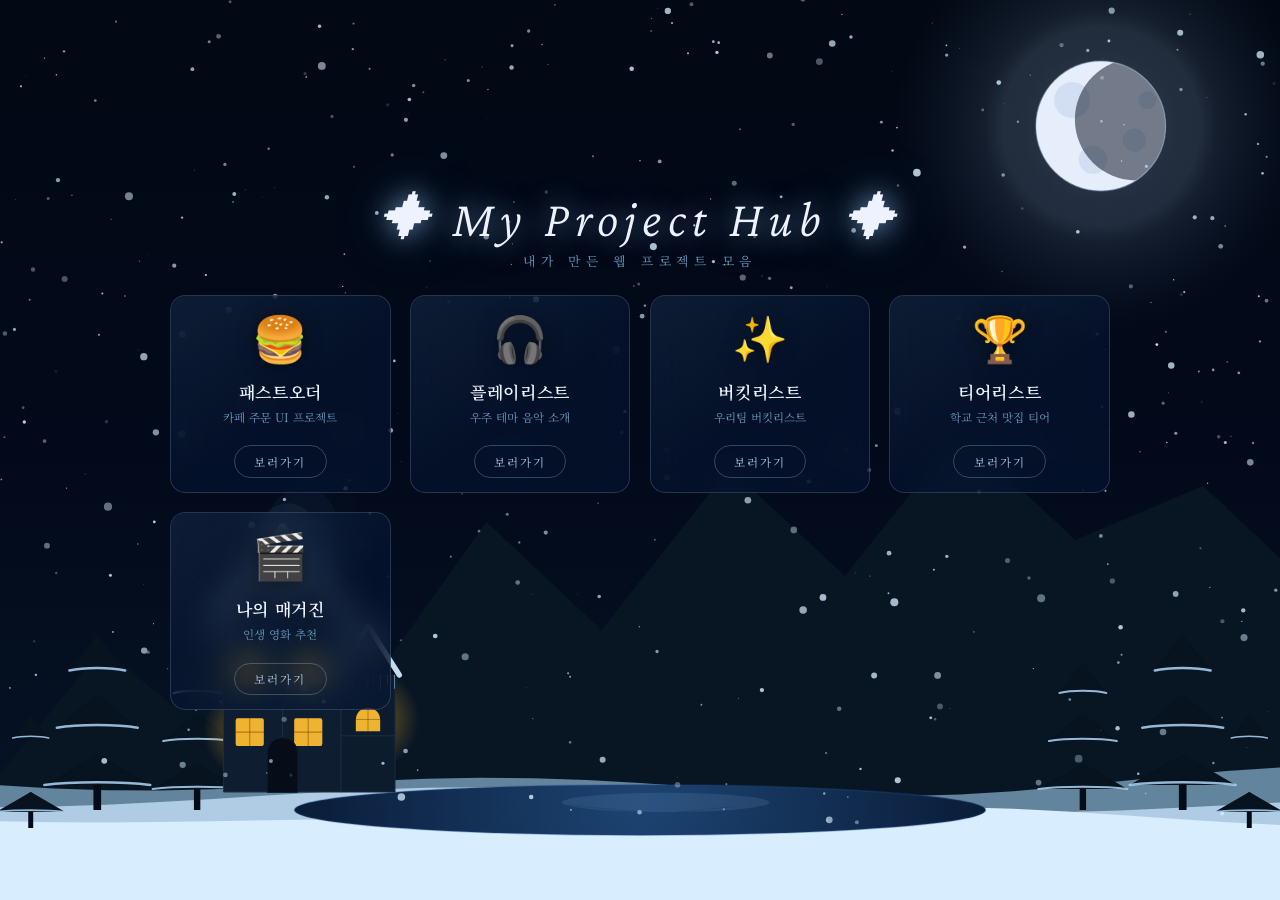
==== commit 0a0c2d2e: "0426 Commit" ====
--- a/index.html
+++ b/index.html
@@ -6,454 +6,154 @@
 <title>My Project Hub</title>
 <link href="https://fonts.googleapis.com/css2?family=Noto+Serif+KR:wght@300;400;600&family=Crimson+Pro:ital,wght@0,300;1,300&display=swap" rel="stylesheet"/>
 <style>
-:root{
-  --sky:#02091a;
-  --silver:#a8c8e8;
-  --ice:#c8e4f8;
-  --moon:#eef2ff;
-  --card-bg:rgba(6,22,50,0.62);
-  --card-border:rgba(168,200,232,0.20);
-  --muted:#6a9abf;
-}
-*{margin:0;padding:0;box-sizing:border-box;}
-html,body{width:100%;height:100%;overflow:hidden;background:var(--sky);color:#ddeeff;font-family:'Noto Serif KR',serif;}
-#bg{position:fixed;inset:0;z-index:0;}
-#scene{position:fixed;inset:0;width:100%;height:100%;z-index:1;pointer-events:none;}
-.ui{position:relative;z-index:10;height:100vh;display:flex;flex-direction:column;justify-content:center;align-items:center;}
-.hd{text-align:center;margin-bottom:38px;animation:fadeD 1.2s ease both;}
-.hd h1{font-family:'Crimson Pro',serif;font-weight:300;font-style:italic;font-size:54px;letter-spacing:6px;color:var(--moon);text-shadow:0 0 35px rgba(180,220,255,.6),0 0 80px rgba(120,180,240,.28);}
-.hd p{margin-top:10px;font-size:12px;color:var(--muted);letter-spacing:7px;}
-.grid{display:grid;grid-template-columns:repeat(4,220px);gap:20px;animation:fadeU 1.2s .28s ease both;}
-.card{height:285px;background:var(--card-bg);border:1px solid var(--card-border);border-radius:20px;backdrop-filter:blur(18px);-webkit-backdrop-filter:blur(18px);padding:30px 22px 24px;cursor:pointer;display:flex;flex-direction:column;align-items:center;justify-content:space-between;transition:transform .4s cubic-bezier(.23,1,.32,1),border-color .4s,box-shadow .4s;overflow:hidden;position:relative;}
-.card::before{content:'';position:absolute;inset:0;border-radius:inherit;pointer-events:none;background:linear-gradient(145deg,rgba(180,220,255,.06) 0%,transparent 55%);}
-.card::after{content:'';position:absolute;bottom:0;left:0;right:0;height:2px;background:linear-gradient(90deg,transparent,rgba(168,210,248,.5),transparent);border-radius:0 0 20px 20px;opacity:0;transition:opacity .4s;}
-.card:hover{transform:translateY(-13px) scale(1.035);border-color:rgba(168,210,248,.48);box-shadow:0 22px 60px rgba(0,15,50,.75),0 0 32px rgba(100,170,230,.22),inset 0 1px 0 rgba(255,255,255,.07);}
-.card:hover::after{opacity:1;}
-.icon{font-size:46px;line-height:1;filter:drop-shadow(0 3px 12px rgba(0,0,0,.45));transition:transform .4s cubic-bezier(.23,1,.32,1);}
-.card:hover .icon{transform:scale(1.15) translateY(-5px);}
-.card-txt{text-align:center;}
-.card-txt h2{font-size:17px;font-weight:600;color:var(--moon);margin-bottom:6px;letter-spacing:.5px;}
-.card-txt p{font-size:12px;color:var(--muted);line-height:1.6;}
-.btn{padding:9px 24px;background:transparent;border:1px solid rgba(168,210,248,.30);border-radius:50px;color:var(--silver);font-size:12px;font-family:'Noto Serif KR',serif;letter-spacing:2px;cursor:pointer;transition:all .3s;white-space:nowrap;}
-.btn:hover,.card:hover .btn{background:rgba(168,210,248,.12);border-color:rgba(168,210,248,.65);color:var(--ice);box-shadow:0 0 20px rgba(100,180,240,.2);}
-@keyframes fadeD{from{opacity:0;transform:translateY(-22px)}to{opacity:1;transform:none}}
-@keyframes fadeU{from{opacity:0;transform:translateY(28px)}to{opacity:1;transform:none}}
-@media(max-width:960px){.grid{grid-template-columns:repeat(2,210px);}}
-@media(max-width:500px){.grid{grid-template-columns:1fr;width:86vw;}}
+*, *::before, *::after { margin:0; padding:0; box-sizing:border-box; }
+
+html, body {
+  width: 100%; height: 100%;
+  overflow: hidden;
+  background: #02091a;
+  color: #ddeeff;
+  font-family: 'Noto Serif KR', serif;
+}
+
+/* 씬 캔버스 (배경 + 씬 전부 하나로) */
+#scene {
+  position: fixed;
+  inset: 0;
+  width: 100%; height: 100%;
+  z-index: 0;
+}
+
+/* UI */
+.ui {
+  position: fixed;
+  inset: 0;
+  z-index: 10;
+  display: flex;
+  flex-direction: column;
+  justify-content: center;
+  align-items: center;
+  padding: 2vh 4vw;
+}
+
+/* 헤더 */
+.hd {
+  text-align: center;
+  margin-bottom: clamp(16px, 2.8vh, 40px);
+  animation: fadeD 1.2s ease both;
+}
+.hd h1 {
+  font-family: 'Crimson Pro', serif;
+  font-weight: 300; font-style: italic;
+  font-size: clamp(22px, 4vw, 56px);
+  letter-spacing: 0.12em;
+  color: #eef2ff;
+  text-shadow:
+    0 0 28px rgba(160,210,255,.65),
+    0 0 65px rgba(100,170,230,.30);
+  white-space: nowrap;
+}
+.hd p {
+  margin-top: 0.5vh;
+  font-size: clamp(9px, 1vw, 13px);
+  color: #6a9abf;
+  letter-spacing: 0.45em;
+}
+
+/* 카드 그리드 — 모든 화면 대응 */
+.grid {
+  display: grid;
+  grid-template-columns: repeat(4, 1fr);
+  gap: clamp(8px, 1.5vw, 20px);
+  width: min(92vw, 940px);
+  animation: fadeU 1.2s .28s ease both;
+}
+.card {
+  background: rgba(6,22,50,0.62);
+  border: 1px solid rgba(168,200,232,0.20);
+  border-radius: clamp(10px, 1.2vw, 18px);
+  backdrop-filter: blur(16px);
+  -webkit-backdrop-filter: blur(16px);
+  padding: clamp(12px, 2vh, 28px) clamp(8px, 1.2vw, 20px) clamp(10px, 1.6vh, 22px);
+  cursor: pointer;
+  display: flex; flex-direction: column;
+  align-items: center; justify-content: space-between;
+  height: clamp(160px, 22vh, 265px);
+  position: relative; overflow: hidden;
+  transition: transform .4s cubic-bezier(.23,1,.32,1),
+              border-color .35s, box-shadow .35s;
+}
+.card::before {
+  content: ''; position: absolute; inset: 0;
+  border-radius: inherit; pointer-events: none;
+  background: linear-gradient(145deg,rgba(180,220,255,.06) 0%,transparent 55%);
+}
+.card::after {
+  content: ''; position: absolute;
+  bottom: 0; left: 0; right: 0; height: 2px;
+  background: linear-gradient(90deg,transparent,rgba(168,210,248,.5),transparent);
+  border-radius: 0 0 18px 18px;
+  opacity: 0; transition: opacity .35s;
+}
+.card:hover {
+  transform: translateY(-10px) scale(1.03);
+  border-color: rgba(168,210,248,.46);
+  box-shadow:
+    0 18px 50px rgba(0,15,50,.78),
+    0 0 28px rgba(100,168,228,.22),
+    inset 0 1px 0 rgba(255,255,255,.07);
+}
+.card:hover::after { opacity: 1; }
+.icon {
+  font-size: clamp(26px, 3.5vw, 46px);
+  line-height: 1;
+  filter: drop-shadow(0 2px 10px rgba(0,0,0,.45));
+  transition: transform .4s cubic-bezier(.23,1,.32,1);
+}
+.card:hover .icon { transform: scale(1.14) translateY(-4px); }
+.card-txt { text-align: center; }
+.card-txt h2 {
+  font-size: clamp(11px, 1.4vw, 17px);
+  font-weight: 600; color: #eef2ff;
+  margin-bottom: 4px; letter-spacing: .04em;
+}
+.card-txt p {
+  font-size: clamp(8.5px, 0.9vw, 12px);
+  color: #6a9abf; line-height: 1.6;
+}
+.btn {
+  padding: clamp(5px, .8vh, 9px) clamp(10px, 1.5vw, 22px);
+  background: transparent;
+  border: 1px solid rgba(168,210,248,.28);
+  border-radius: 50px;
+  color: #a8c8e8;
+  font-size: clamp(8.5px, 0.9vw, 12px);
+  font-family: 'Noto Serif KR', serif;
+  letter-spacing: .18em; cursor: pointer;
+  transition: all .3s; white-space: nowrap;
+}
+.btn:hover, .card:hover .btn {
+  background: rgba(168,210,248,.11);
+  border-color: rgba(168,210,248,.62);
+  color: #c8e4f8;
+  box-shadow: 0 0 18px rgba(100,178,238,.18);
+}
+
+@keyframes fadeD { from{opacity:0;transform:translateY(-20px)} to{opacity:1;transform:none} }
+@keyframes fadeU { from{opacity:0;transform:translateY(24px)}  to{opacity:1;transform:none} }
+
+/* 반응형 그리드 */
+@media (max-width: 650px) {
+  .grid { grid-template-columns: repeat(2,1fr); }
+}
+@media (max-width: 340px) {
+  .grid { grid-template-columns: 1fr; }
+}
 </style>
 </head>
 <body>
-<canvas id="bg"></canvas>
-
-<svg id="scene" viewBox="0 0 1600 900" preserveAspectRatio="xMidYMid slice" xmlns="http://www.w3.org/2000/svg">
-<defs>
-  <!-- 달 clipPath: 초승달 그림자가 원 밖으로 삐지지 않게 -->
-  <clipPath id="moonClip">
-    <circle cx="1310" cy="108" r="64"/>
-  </clipPath>
-
-  <!-- 달 후광: 이전 버전처럼 넓고 은은하게 -->
-  <radialGradient id="gMoonHalo" cx="50%" cy="50%" r="50%">
-    <stop offset="0%"   stop-color="#c8e0ff" stop-opacity=".30"/>
-    <stop offset="40%"  stop-color="#90b8e8" stop-opacity=".12"/>
-    <stop offset="100%" stop-color="#5080b0" stop-opacity="0"/>
-  </radialGradient>
-
-  <!-- 달빛 지면 반사 -->
-  <radialGradient id="gMoonBeam" cx="50%" cy="0%" r="100%">
-    <stop offset="0%"   stop-color="#8ab8e8" stop-opacity=".14"/>
-    <stop offset="100%" stop-color="#8ab8e8" stop-opacity="0"/>
-  </radialGradient>
-
-  <!-- 창문 빛 -->
-  <radialGradient id="gWin" cx="50%" cy="50%" r="50%">
-    <stop offset="0%"   stop-color="#ffb830" stop-opacity=".55"/>
-    <stop offset="100%" stop-color="#ffb830" stop-opacity="0"/>
-  </radialGradient>
-
-  <!-- 호수 -->
-  <radialGradient id="gLake" cx="50%" cy="35%" r="55%">
-    <stop offset="0%"   stop-color="#1e4878"/>
-    <stop offset="100%" stop-color="#0a1e3c"/>
-  </radialGradient>
-
-  <filter id="fHalo"  x="-150%" y="-150%" width="400%" height="400%"><feGaussianBlur stdDeviation="28"/></filter>
-  <filter id="fBeam"  x="-50%"  y="-10%"  width="200%" height="220%"><feGaussianBlur stdDeviation="35"/></filter>
-  <filter id="fWin"   x="-200%" y="-200%" width="500%" height="500%"><feGaussianBlur stdDeviation="20"/></filter>
-</defs>
-
-<!-- ═══ 달빛 지면빔 ═══ -->
-<ellipse cx="1310" cy="500" rx="300" ry="650" fill="url(#gMoonBeam)" filter="url(#fBeam)" opacity=".65"/>
-
-<!-- ═══ 달 ═══ -->
-<!-- 넓은 후광 (이전 버전 스타일) -->
-<circle cx="1310" cy="108" r="200" fill="url(#gMoonHalo)"/>
-<circle cx="1310" cy="108" r="120" fill="#8ab0d8" opacity=".10" filter="url(#fHalo)"/>
-<!-- 달 본체: 은은한 은백색 -->
-<circle cx="1310" cy="108" r="64" fill="#e8f0fc"/>
-<!-- clipPath 안에서만: 크레이터 + 초승달 그림자 -->
-<g clip-path="url(#moonClip)">
-  <circle cx="1294" cy="94"  r="9"  fill="#ccd8f0" opacity=".50"/>
-  <circle cx="1328" cy="116" r="6"  fill="#ccd8f0" opacity=".40"/>
-  <circle cx="1306" cy="128" r="7"  fill="#ccd8f0" opacity=".36"/>
-  <circle cx="1338" cy="92"  r="4"  fill="#ccd8f0" opacity=".30"/>
-  <!-- 초승달 그림자: 달 원 안쪽에만 보임 -->
-  <circle cx="1354" cy="98" r="60" fill="#02091a" opacity=".48"/>
-</g>
-<!-- 달 테두리 글로우 -->
-<circle cx="1310" cy="108" r="64" fill="none" stroke="#c0d8f8" stroke-width="1.5" opacity=".35"/>
-
-<!-- ═══ 산 (맨 뒤 한 겹만) ═══ -->
-<path d="M0,660 L140,530 L220,605 L345,468 L480,568 L615,438 L750,535 L890,408 L1020,500 L1160,375 L1300,465 L1450,418 L1600,490 L1600,900 L0,900Z"
-      fill="#081624"/>
-
-<!-- ═══ 소나무 왼쪽 ═══ -->
-<g fill="#071520">
-  <!-- 나무 A (대) -->
-  <rect x="116" y="792" width="15" height="65"/>
-  <polygon points="50,792 123,672 196,792"/>
-  <polygon points="58,792 123,678 188,792" fill="#091929"/>
-  <polygon points="66,718 123,610 180,718"/>
-  <polygon points="72,720 123,615 174,720" fill="#091929"/>
-  <polygon points="80,652 123,558 166,652"/>
-  <polygon points="84,654 123,562 162,654" fill="#091929"/>
-  <line x1="58"  y1="780" x2="42"  y2="795" stroke="#071520" stroke-width="4" stroke-linecap="round"/>
-  <line x1="188" y1="780" x2="204" y2="795" stroke="#071520" stroke-width="4" stroke-linecap="round"/>
-</g>
-<path d="M50,792 C76,784 100,781 123,783 C146,781 170,784 196,792" stroke="#b0d4f2" stroke-width="5.5" fill="none" stroke-linecap="round" opacity=".90"/>
-<path d="M66,718 C85,711 104,709 123,710 C142,709 161,711 180,718"  stroke="#b0d4f2" stroke-width="5"   fill="none" stroke-linecap="round" opacity=".86"/>
-<path d="M80,652 C96,645 109,643 123,644 C137,643 150,645 166,652"  stroke="#b0d4f2" stroke-width="4.5" fill="none" stroke-linecap="round" opacity=".82"/>
-
-<g fill="#071520">
-  <!-- 나무 B (중) -->
-  <rect x="238" y="800" width="12" height="55"/>
-  <polygon points="183,800 244,700 305,800"/>
-  <polygon points="189,800 244,704 299,800" fill="#091929"/>
-  <polygon points="196,738 244,648 292,738"/>
-  <polygon points="200,740 244,652 288,740" fill="#091929"/>
-  <polygon points="204,682 244,604 284,682"/>
-</g>
-<path d="M183,800 C205,793 224,791 244,792 C264,791 283,793 305,800" stroke="#b0d4f2" stroke-width="5"   fill="none" stroke-linecap="round" opacity=".88"/>
-<path d="M196,738 C213,731 229,729 244,730 C259,729 274,731 292,738" stroke="#b0d4f2" stroke-width="4.5" fill="none" stroke-linecap="round" opacity=".84"/>
-<path d="M204,682 C218,676 231,674 244,675 C257,674 270,676 284,682" stroke="#b0d4f2" stroke-width="4"   fill="none" stroke-linecap="round" opacity=".80"/>
-
-<g fill="#071520">
-  <!-- 나무 C (소) -->
-  <rect x="34" y="822" width="9" height="38"/>
-  <polygon points="0,822 38,752 76,822"/>
-  <polygon points="3,822 38,755 73,822" fill="#091929"/>
-  <polygon points="6,782 38,722 70,782"/>
-</g>
-<path d="M0,822 C14,816 26,814 38,815 C50,814 62,816 76,822" stroke="#b0d4f2" stroke-width="4.5" fill="none" stroke-linecap="round" opacity=".86"/>
-<path d="M6,782 C18,776 28,774 38,775 C48,774 58,776 70,782"  stroke="#b0d4f2" stroke-width="4"   fill="none" stroke-linecap="round" opacity=".82"/>
-
-<!-- ═══ 소나무 오른쪽 ═══ -->
-<g fill="#071520">
-  <rect x="1416" y="792" width="15" height="65"/>
-  <polygon points="1350,792 1423,672 1496,792"/>
-  <polygon points="1358,792 1423,678 1488,792" fill="#091929"/>
-  <polygon points="1366,718 1423,610 1480,718"/>
-  <polygon points="1372,720 1423,615 1474,720" fill="#091929"/>
-  <polygon points="1380,652 1423,558 1466,652"/>
-  <line x1="1358" y1="780" x2="1342" y2="795" stroke="#071520" stroke-width="4" stroke-linecap="round"/>
-  <line x1="1488" y1="780" x2="1504" y2="795" stroke="#071520" stroke-width="4" stroke-linecap="round"/>
-</g>
-<path d="M1350,792 C1374,784 1398,781 1423,783 C1448,781 1472,784 1496,792" stroke="#b0d4f2" stroke-width="5.5" fill="none" stroke-linecap="round" opacity=".90"/>
-<path d="M1366,718 C1385,711 1404,709 1423,710 C1442,709 1461,711 1480,718"  stroke="#b0d4f2" stroke-width="5"   fill="none" stroke-linecap="round" opacity=".86"/>
-<path d="M1380,652 C1396,645 1409,643 1423,644 C1437,643 1450,645 1466,652"  stroke="#b0d4f2" stroke-width="4.5" fill="none" stroke-linecap="round" opacity=".82"/>
-
-<g fill="#071520">
-  <rect x="1535" y="806" width="11" height="50"/>
-  <polygon points="1484,806 1540,714 1596,806"/>
-  <polygon points="1489,806 1540,718 1591,806" fill="#091929"/>
-  <polygon points="1494,750 1540,670 1586,750"/>
-  <polygon points="1498,752 1540,674 1582,752" fill="#091929"/>
-</g>
-<path d="M1484,806 C1505,799 1522,797 1540,798 C1558,797 1575,799 1596,806" stroke="#b0d4f2" stroke-width="5"   fill="none" stroke-linecap="round" opacity=".88"/>
-<path d="M1494,750 C1511,743 1526,741 1540,742 C1554,741 1569,743 1586,750" stroke="#b0d4f2" stroke-width="4.5" fill="none" stroke-linecap="round" opacity=".84"/>
-
-<g fill="#071520">
-  <rect x="1555" y="826" width="9" height="32"/>
-  <polygon points="1522,826 1559,762 1596,826"/>
-  <polygon points="1526,826 1559,766 1592,826" fill="#091929"/>
-  <polygon points="1528,792 1559,740 1590,792"/>
-</g>
-<path d="M1522,826 C1536,820 1548,818 1559,819 C1570,818 1582,820 1596,826" stroke="#b0d4f2" stroke-width="4"   fill="none" stroke-linecap="round" opacity=".85"/>
-<path d="M1528,792 C1540,786 1550,784 1559,785 C1568,784 1578,786 1590,792" stroke="#b0d4f2" stroke-width="3.5" fill="none" stroke-linecap="round" opacity=".81"/>
-
-<!-- ═══ 집 ═══ -->
-<g>
-  <ellipse cx="292" cy="765" rx="62" ry="48" fill="url(#gWin)" filter="url(#fWin)"/>
-  <ellipse cx="398" cy="765" rx="62" ry="48" fill="url(#gWin)" filter="url(#fWin)"/>
-  <ellipse cx="332" cy="672" rx="38" ry="30" fill="url(#gWin)" filter="url(#fWin)" opacity=".60"/>
-  <rect x="228" y="712" width="216" height="164" fill="#10202e" stroke="#1c3042" stroke-width="1"/>
-  <polygon points="204,712 336,626 468,712" fill="#0a1824" stroke="#182c3e" stroke-width="1"/>
-  <polygon points="268,697 320,664 372,697" fill="#0a1824" stroke="#182c3e" stroke-width=".8"/>
-  <rect x="412" y="636" width="28" height="62" fill="#0a1824" stroke="#182c3e" stroke-width=".8"/>
-  <rect x="410" y="634" width="32" height="7" rx="3.5" fill="#b0d4f0" opacity=".82"/>
-  <g id="smoke">
-    <circle class="sp" cx="426" cy="625" r="9"  fill="#38566e"/>
-    <circle class="sp" cx="430" cy="609" r="11" fill="#2e4860"/>
-    <circle class="sp" cx="424" cy="591" r="13" fill="#263c52"/>
-    <circle class="sp" cx="429" cy="572" r="10" fill="#1e3245"/>
-    <circle class="sp" cx="422" cy="555" r="8"  fill="#182a3c"/>
-  </g>
-  <rect x="266" y="742" width="46" height="40" rx="2" fill="#ffb030" opacity=".90"/>
-  <rect x="266" y="742" width="46" height="40" rx="2" fill="#ffe880" opacity=".22"/>
-  <line x1="289" y1="742" x2="289" y2="782" stroke="#7a4a00" stroke-width="1.5" opacity=".48"/>
-  <line x1="266" y1="762" x2="312" y2="762" stroke="#7a4a00" stroke-width="1.5" opacity=".48"/>
-  <rect x="360" y="742" width="46" height="40" rx="2" fill="#ffb030" opacity=".90"/>
-  <rect x="360" y="742" width="46" height="40" rx="2" fill="#ffe880" opacity=".22"/>
-  <line x1="383" y1="742" x2="383" y2="782" stroke="#7a4a00" stroke-width="1.5" opacity=".48"/>
-  <line x1="360" y1="762" x2="406" y2="762" stroke="#7a4a00" stroke-width="1.5" opacity=".48"/>
-  <rect x="308" y="669" width="24" height="22" rx="2" fill="#ffa820" opacity=".85"/>
-  <rect x="308" y="826" width="56" height="50" rx="3" fill="#0a1824" stroke="#182c3e" stroke-width=".8"/>
-  <path d="M308,826 A28,17 0 0 1 364,826" fill="#0a1824" stroke="#182c3e" stroke-width=".8"/>
-  <circle cx="360" cy="853" r="3.5" fill="#243848"/>
-  <path d="M204,712 C238,704 284,700 336,702 C388,700 434,704 468,712" stroke="#cce8ff" stroke-width="8" fill="none" stroke-linecap="round" opacity=".92"/>
-  <path d="M268,697 C285,690 320,688 372,697" stroke="#cce8ff" stroke-width="6.5" fill="none" stroke-linecap="round" opacity=".87"/>
-  <g stroke="#98c4f0" stroke-linecap="round" opacity=".65">
-    <line x1="220" y1="714" x2="217" y2="733" stroke-width="2.2"/> <line x1="240" y1="711" x2="237" y2="730" stroke-width="2"/>
-    <line x1="260" y1="709" x2="257" y2="727" stroke-width="2.2"/> <line x1="280" y1="708" x2="277" y2="726" stroke-width="2"/>
-    <line x1="300" y1="707" x2="297" y2="724" stroke-width="2.2"/> <line x1="320" y1="706" x2="317" y2="723" stroke-width="2"/>
-    <line x1="340" y1="706" x2="337" y2="723" stroke-width="2.2"/> <line x1="360" y1="707" x2="357" y2="724" stroke-width="2"/>
-    <line x1="380" y1="708" x2="377" y2="726" stroke-width="2.2"/> <line x1="400" y1="709" x2="397" y2="727" stroke-width="2"/>
-    <line x1="420" y1="711" x2="417" y2="729" stroke-width="2.2"/> <line x1="440" y1="712" x2="437" y2="730" stroke-width="2"/>
-    <line x1="455" y1="713" x2="452" y2="730" stroke-width="1.8"/>
-  </g>
-</g>
-
-<!-- ═══ 쌓인 눈 ═══ -->
-<path d="M0,845 Q200,832 400,840 Q600,848 800,834 Q1000,821 1200,835 Q1400,847 1600,833 L1600,900 L0,900Z" fill="#90b4d2" opacity=".72"/>
-<path d="M0,858 Q220,846 440,854 Q660,862 880,848 Q1100,836 1320,849 Q1460,857 1600,847 L1600,900 L0,900Z" fill="#bcd8f0" opacity=".90"/>
-<path d="M0,870 Q260,860 520,868 Q780,876 1040,862 Q1300,850 1600,862 L1600,900 L0,900Z" fill="#daeeff"/>
-
-<!-- 호수 -->
-<ellipse cx="800" cy="876" rx="435" ry="50" fill="url(#gLake)"/>
-<ellipse cx="778" cy="868" rx="260" ry="19" fill="#2a5888" opacity=".28"/>
-<path d="M488,872 Q558,862 628,874 Q698,884 768,868 Q818,858 862,872" stroke="#1a4878" stroke-width="1.2" fill="none" opacity=".55"/>
-<path d="M882,880 Q944,870 1016,878 Q1066,884 1116,872" stroke="#1a4878" stroke-width="1" fill="none" opacity=".48"/>
-<path d="M624,876 L636,862 L650,872" stroke="#1a4878" stroke-width=".9" fill="none" opacity=".45"/>
-<ellipse cx="800" cy="876" rx="435" ry="50" fill="none" stroke="#2858a0" stroke-width="1.5" opacity=".35"/>
-<ellipse cx="814" cy="872" rx="64" ry="8" fill="#b8d8f8" opacity=".10"/>
-
-<!-- ═══════════════════════════════════════════════════
-     산타 — 레퍼런스 이미지 SVG 트레이싱 (단색 실루엣)
-     루돌프들이 달리는 자세, 고삐 연결, 썰매+산타
-     전체 fill = #0b1e38 (어두운 청색)
-     origin(0,0) = 썰매 뒤쪽 아래 기준
-     전체 폭 ≈ 700, 높이 ≈ 160
-═══════════════════════════════════════════════════ -->
-<g id="santa" fill="#0b1e38">
-
-  <!-- ── 루돌프 4마리 (오른쪽 선두 → 왼쪽 후미 순) ── -->
-
-  <!-- 루돌프 1 (제일 앞, 가장 오른쪽) translate X=520 -->
-  <g transform="translate(520,-30)">
-    <!-- 몸통 -->
-    <ellipse cx="0" cy="0" rx="42" ry="16"/>
-    <!-- 목+머리 -->
-    <path d="M28,-16 Q36,-30 44,-36 Q52,-40 56,-35 Q60,-28 52,-20 Q44,-14 34,-12 Z"/>
-    <!-- 뿔 -->
-    <path d="M46,-36 L40,-56 L36,-64 M40,-56 L48,-62
-             M48,-38 L58,-56 L62,-66 M58,-56 L66,-60"
-          stroke="#0b1e38" stroke-width="4" fill="none" stroke-linecap="round"/>
-    <!-- 달리는 앞다리 (크게 앞으로 뻗음) -->
-    <line x1="-14" y1="14" x2="-26" y2="36" stroke-width="7" stroke-linecap="round"/>
-    <line x1="4"   y1="16" x2="8"   y2="40" stroke-width="7" stroke-linecap="round"/>
-    <!-- 달리는 뒷다리 (뒤로 뻗음) -->
-    <line x1="20"  y1="14" x2="34"  y2="34" stroke-width="7" stroke-linecap="round"/>
-    <line x1="36"  y1="12" x2="56"  y2="28" stroke-width="7" stroke-linecap="round"/>
-    <!-- 꼬리 -->
-    <ellipse cx="-42" cy="-4" rx="8" ry="6" transform="rotate(-15,-42,-4)"/>
-  </g>
-
-  <!-- 루돌프 2 -->
-  <g transform="translate(360,-20)">
-    <ellipse cx="0" cy="0" rx="40" ry="15"/>
-    <path d="M26,-14 Q34,-28 42,-34 Q50,-38 54,-33 Q57,-26 50,-18 Q42,-12 32,-10 Z"/>
-    <path d="M44,-34 L38,-52 L34,-60 M38,-52 L46,-58
-             M46,-36 L56,-52 L60,-62 M56,-52 L64,-56"
-          stroke="#0b1e38" stroke-width="3.5" fill="none" stroke-linecap="round"/>
-    <line x1="-12" y1="13" x2="-22" y2="34" stroke-width="6.5" stroke-linecap="round"/>
-    <line x1="4"   y1="15" x2="2"   y2="38" stroke-width="6.5" stroke-linecap="round"/>
-    <line x1="18"  y1="13" x2="30"  y2="32" stroke-width="6.5" stroke-linecap="round"/>
-    <line x1="32"  y1="11" x2="50"  y2="26" stroke-width="6.5" stroke-linecap="round"/>
-    <ellipse cx="-40" cy="-3" rx="7" ry="5.5" transform="rotate(-15,-40,-3)"/>
-  </g>
-
-  <!-- 루돌프 3 -->
-  <g transform="translate(200,-10)">
-    <ellipse cx="0" cy="0" rx="40" ry="15"/>
-    <path d="M26,-14 Q34,-28 42,-34 Q50,-38 54,-33 Q57,-26 50,-18 Q42,-12 32,-10 Z"/>
-    <path d="M44,-34 L38,-52 L34,-60 M38,-52 L46,-58
-             M46,-36 L56,-52 L60,-62 M56,-52 L64,-56"
-          stroke="#0b1e38" stroke-width="3.5" fill="none" stroke-linecap="round"/>
-    <line x1="-12" y1="13" x2="-8"  y2="36" stroke-width="6.5" stroke-linecap="round"/>
-    <line x1="4"   y1="15" x2="10"  y2="38" stroke-width="6.5" stroke-linecap="round"/>
-    <line x1="18"  y1="13" x2="28"  y2="34" stroke-width="6.5" stroke-linecap="round"/>
-    <line x1="32"  y1="11" x2="46"  y2="28" stroke-width="6.5" stroke-linecap="round"/>
-    <ellipse cx="-40" cy="-3" rx="7" ry="5.5" transform="rotate(-15,-40,-3)"/>
-  </g>
-
-  <!-- 루돌프 4 (썰매 바로 앞) -->
-  <g transform="translate(50,0)">
-    <ellipse cx="0" cy="0" rx="38" ry="14"/>
-    <path d="M24,-13 Q32,-26 40,-31 Q48,-35 52,-30 Q55,-23 48,-16 Q40,-10 30,-9 Z"/>
-    <path d="M42,-31 L36,-48 L32,-56 M36,-48 L44,-54
-             M44,-33 L54,-48 L58,-58 M54,-48 L62,-52"
-          stroke="#0b1e38" stroke-width="3.2" fill="none" stroke-linecap="round"/>
-    <line x1="-10" y1="12" x2="-6"  y2="32" stroke-width="6" stroke-linecap="round"/>
-    <line x1="4"   y1="13" x2="8"   y2="34" stroke-width="6" stroke-linecap="round"/>
-    <line x1="16"  y1="12" x2="24"  y2="32" stroke-width="6" stroke-linecap="round"/>
-    <line x1="28"  y1="10" x2="40"  y2="26" stroke-width="6" stroke-linecap="round"/>
-    <ellipse cx="-38" cy="-2" rx="7" ry="5" transform="rotate(-15,-38,-2)"/>
-  </g>
-
-  <!-- 고삐: 루돌프들을 썰매에 연결 -->
-  <!-- 위쪽 고삐 라인 -->
-  <path d="M0,-22 Q60,-38 88,-20 Q160,-40 198,-16 Q280,-38 358,-18 Q440,-38 518,-28"
-        stroke="#0b1e38" stroke-width="2.5" fill="none"/>
-  <!-- 아래쪽 고삐 라인 -->
-  <path d="M0,-18 Q60,-30 88,-14 Q160,-30 198,-10 Q280,-30 358,-12 Q440,-30 518,-22"
-        stroke="#0b1e38" stroke-width="2" fill="none"/>
-
-  <!-- ── 썰매 ── -->
-  <!-- 썰매 본체: 레퍼런스처럼 앞이 올라간 곡선형 -->
-  <path d="M0,0 Q-8,-8 -4,-20 Q0,-32 16,-38 L80,-40 Q108,-40 122,-28 Q132,-16 128,-4 Q124,6 110,8 L16,10 Q4,10 0,0Z"/>
-  <!-- 썰매 러너 1 (바깥) -->
-  <path d="M-10,10 Q50,22 132,12" stroke="#0b1e38" stroke-width="6" fill="none" stroke-linecap="round"/>
-  <!-- 썰매 러너 2 (안쪽) -->
-  <path d="M-6,16 Q50,28 128,18"  stroke="#0b1e38" stroke-width="5" fill="none" stroke-linecap="round"/>
-  <!-- 썰매 세로 장식선 -->
-  <line x1="20" y1="-40" x2="18" y2="8"  stroke="#0d2238" stroke-width="2.5" stroke-linecap="round"/>
-  <line x1="50" y1="-40" x2="50" y2="8"  stroke="#0d2238" stroke-width="2.5" stroke-linecap="round"/>
-  <line x1="80" y1="-40" x2="82" y2="8"  stroke="#0d2238" stroke-width="2.5" stroke-linecap="round"/>
-  <line x1="106" y1="-38" x2="110" y2="6" stroke="#0d2238" stroke-width="2.5" stroke-linecap="round"/>
-
-  <!-- ── 산타 (썰매 위, 레퍼런스: 둥근 실루엣) ── -->
-  <!-- 몸 (두꺼운 코트, 앞이 약간 기울어짐) -->
-  <path d="M-28,-40 Q-40,-48 -44,-60 Q-46,-75 -38,-82 Q-28,-88 -18,-84 Q-6,-80 -4,-68 Q-2,-56 -12,-48 Q-18,-42 -18,-40Z"/>
-  <!-- 머리 -->
-  <circle cx="-30" cy="-88" r="20"/>
-  <!-- 모자 (아래서 위로 뾰족) -->
-  <path d="M-50,-102 Q-30,-145 -10,-102 Q-20,-98 -30,-96 Q-40,-98 -50,-102Z"/>
-  <!-- 모자 챙 -->
-  <rect x="-54" y="-106" width="48" height="8" rx="4"/>
-  <!-- 수염 -->
-  <path d="M-50,-78 Q-30,-68 -10,-78 Q-14,-62 -30,-58 Q-46,-62 -50,-78Z"/>
-  <!-- 코트 아랫단 -->
-  <path d="M-46,-40 Q-40,-20 -20,-14 Q-8,-10 -4,-18 Q0,-8 -16,-4 Q-30,0 -46,-10 Q-58,-18 -56,-32 Z"/>
-  <!-- 선물 보따리 (등 뒤) -->
-  <rect x="-6" y="-92" width="32" height="36" rx="6"/>
-  <line x1="10" y1="-92" x2="10"  y2="-56" stroke="#0d2238" stroke-width="2.5"/>
-  <path d="M-6,-74 Q10,-80 22,-74"  stroke="#0d2238" stroke-width="2.2" fill="none"/>
-</g>
-
-<!-- ═══════════════════════════════════════════════════
-     쿠키맨 — 레퍼런스 이미지 SVG 트레이싱
-     납작한 쿠키 형태, 팔다리가 몸통과 이어진 실루엣
-     아이싱 디테일은 흰선으로 표현
-     fill = #c87828 (진저브레드 갈색)
-     흰 아이싱 = stroke/fill white
-     origin(0,0) = 발 중앙 아래
-═══════════════════════════════════════════════════ -->
-
-<!-- 쿠키맨 1 -->
-<g id="cm1">
-  <!-- 전체 실루엣: 하나의 path로 머리+몸+팔+다리 연결 -->
-  <!-- 다리 왼쪽 -->
-  <path d="M-18,-8 Q-22,8 -20,28 Q-18,46 -10,52 Q-4,56 2,50 Q8,44 6,28 Q4,12 0,-8Z"
-        fill="#c87828"/>
-  <!-- 다리 오른쪽 -->
-  <path d="M2,-8 Q6,8 8,28 Q10,44 16,50 Q22,56 28,50 Q34,44 32,28 Q30,8 26,-8Z"
-        fill="#c87828"/>
-  <!-- 다리 아이싱 -->
-  <path d="M-20,38 Q-14,50 -6,44"  stroke="white" stroke-width="3" fill="none" stroke-linecap="round" opacity=".88"/>
-  <path d="M10,40 Q16,52 24,46"    stroke="white" stroke-width="3" fill="none" stroke-linecap="round" opacity=".88"/>
-
-  <!-- 몸통 -->
-  <ellipse cx="4" cy="-26" rx="28" ry="34" fill="#c87828"/>
-
-  <!-- 팔 왼쪽 -->
-  <path d="M-22,-26 Q-38,-22 -46,-12 Q-50,-4 -44,4 Q-38,10 -28,4 Q-20,-2 -18,-14Z"
-        fill="#c87828"/>
-  <!-- 팔 오른쪽 -->
-  <path d="M28,-26 Q44,-22 52,-12 Q56,-4 50,4 Q44,10 34,4 Q26,-2 24,-14Z"
-        fill="#c87828"/>
-  <!-- 팔 아이싱 -->
-  <path d="M-46,-10 Q-38,4 -26,-4"  stroke="white" stroke-width="3" fill="none" stroke-linecap="round" opacity=".88"/>
-  <path d="M32,-4 Q42,8 50,-2"      stroke="white" stroke-width="3" fill="none" stroke-linecap="round" opacity=".88"/>
-
-  <!-- 나비넥타이 (흰색) -->
-  <path d="M-8,-18 L4,-24 L16,-18 L4,-12 Z" fill="white" opacity=".92"/>
-  <circle cx="4" cy="-18" r="3.5" fill="white" opacity=".92"/>
-
-  <!-- 단추 3개 -->
-  <circle cx="4" cy="-6"  r="4.5" fill="white" opacity=".88"/>
-  <circle cx="4" cy="8"   r="4.5" fill="white" opacity=".88"/>
-  <circle cx="4" cy="22"  r="4.5" fill="white" opacity=".88" />
-
-  <!-- 머리 -->
-  <circle cx="4" cy="-68" r="30" fill="#d08030"/>
-
-  <!-- 눈: 흰 원 안에 갈색 (흰자 없이 심플하게) -->
-  <circle cx="-8" cy="-74" r="7" fill="white" opacity=".92"/>
-  <circle cx="16" cy="-74" r="7" fill="white" opacity=".92"/>
-  <circle cx="-8" cy="-74" r="4" fill="#5a2e08"/>
-  <circle cx="16" cy="-74" r="4" fill="#5a2e08"/>
-  <!-- 눈 하이라이트 (작게) -->
-  <circle cx="-6"  cy="-76" r="1.8" fill="white"/>
-  <circle cx="18"  cy="-76" r="1.8" fill="white"/>
-
-  <!-- 웃는 입 (흰색 곡선) -->
-  <path d="M-10,-56 Q4,-48 18,-56" stroke="white" stroke-width="3.5" fill="none" stroke-linecap="round"/>
-</g>
-
-<!-- 쿠키맨 2 -->
-<g id="cm2">
-  <path d="M-16,-8 Q-20,8 -18,26 Q-16,42 -9,48 Q-3,52 3,46 Q8,40 6,26 Q4,10 0,-8Z"
-        fill="#d08838"/>
-  <path d="M2,-8 Q6,8 8,26 Q10,40 16,46 Q22,52 28,46 Q33,40 30,26 Q28,8 24,-8Z"
-        fill="#d08838"/>
-  <path d="M-18,34 Q-12,46 -4,40"  stroke="white" stroke-width="2.8" fill="none" stroke-linecap="round" opacity=".88"/>
-  <path d="M8,36 Q14,48 22,42"     stroke="white" stroke-width="2.8" fill="none" stroke-linecap="round" opacity=".88"/>
-  <ellipse cx="4" cy="-24" rx="25" ry="30" fill="#d08838"/>
-  <path d="M-20,-24 Q-34,-20 -42,-11 Q-46,-4 -40,3 Q-34,9 -25,3 Q-18,-2 -16,-13Z"
-        fill="#d08838"/>
-  <path d="M24,-24 Q38,-20 46,-11 Q50,-4 44,3 Q38,9 29,3 Q22,-2 20,-13Z"
-        fill="#d08838"/>
-  <path d="M-42,-9 Q-34,3 -23,-3"  stroke="white" stroke-width="2.8" fill="none" stroke-linecap="round" opacity=".88"/>
-  <path d="M28,-3 Q36,7 44,-1"     stroke="white" stroke-width="2.8" fill="none" stroke-linecap="round" opacity=".88"/>
-  <path d="M-7,-16 L4,-22 L15,-16 L4,-10 Z" fill="white" opacity=".92"/>
-  <circle cx="4" cy="-16" r="3" fill="white" opacity=".92"/>
-  <circle cx="4" cy="-5"  r="4" fill="white" opacity=".88"/>
-  <circle cx="4" cy="7"   r="4" fill="white" opacity=".88"/>
-  <circle cx="4" cy="19"  r="4" fill="white" opacity=".88"/>
-  <circle cx="4" cy="-60" r="26" fill="#e09040"/>
-  <circle cx="-7"  cy="-65" r="6"   fill="white" opacity=".92"/>
-  <circle cx="15"  cy="-65" r="6"   fill="white" opacity=".92"/>
-  <circle cx="-7"  cy="-65" r="3.5" fill="#5a2e08"/>
-  <circle cx="15"  cy="-65" r="3.5" fill="#5a2e08"/>
-  <circle cx="-5"  cy="-67" r="1.5" fill="white"/>
-  <circle cx="17"  cy="-67" r="1.5" fill="white"/>
-  <path d="M-9,-48 Q4,-41 16,-48" stroke="white" stroke-width="3" fill="none" stroke-linecap="round"/>
-</g>
-
-<!-- 별들 -->
-<g fill="#d0e8ff">
-  <circle cx="52"   cy="48"  r="1.8" opacity=".92"/> <circle cx="195"  cy="28"  r="1.2" opacity=".72"/>
-  <circle cx="375"  cy="58"  r="2.1" opacity=".86"/> <circle cx="516"  cy="22"  r="1.4" opacity=".80"/>
-  <circle cx="640"  cy="74"  r="1.1" opacity=".62"/> <circle cx="832"  cy="36"  r="1.9" opacity=".90"/>
-  <circle cx="970"  cy="64"  r="1.3" opacity=".76"/> <circle cx="1094" cy="26"  r="1.6" opacity=".83"/>
-  <circle cx="1302" cy="210" r="1.2" opacity=".52"/> <circle cx="1445" cy="32"  r="1.1" opacity=".66"/>
-  <circle cx="140"  cy="104" r="1"   opacity=".52"/>  <circle cx="452"  cy="114" r="1.4" opacity=".72"/>
-  <circle cx="702"  cy="88"  r="1.1" opacity=".62"/>  <circle cx="1052" cy="98"  r="1.3" opacity=".66"/>
-  <circle cx="1362" cy="86"  r="1.1" opacity=".56"/>  <circle cx="904"  cy="18"  r="1.5" opacity=".80"/>
-  <circle cx="1204" cy="54"  r="1"   opacity=".62"/>  <circle cx="280"  cy="44"  r="1.3" opacity=".68"/>
-  <circle cx="744"  cy="30"  r="1.6" opacity=".78"/>  <circle cx="560"  cy="140" r="1.2" opacity=".58"/>
-</g>
-</svg>
+
+<canvas id="scene"></canvas>
 
 <div class="ui">
   <header class="hd">
@@ -481,86 +181,665 @@
       <div class="card-txt"><h2>티어리스트</h2><p>학교 근처 맛집 티어</p></div>
       <button class="btn">보러가기</button>
     </div>
+    <div class="card" onclick="goTo('magazine.html')">
+      <div class="icon">🎬</div>
+      <div class="card-txt"><h2>나의 매거진</h2><p>인생 영화 추천</p></div>
+      <button class="btn">보러가기</button>
+    </div>
   </div>
 </div>
 
 <script>
-function goTo(p){ window.location.href=p; }
-
-const cvs=document.getElementById('bg'), ctx=cvs.getContext('2d');
-function resize(){ cvs.width=window.innerWidth; cvs.height=window.innerHeight; }
-resize(); window.addEventListener('resize',resize);
-
-const STARS=Array.from({length:130},()=>({
-  x:Math.random(), y:Math.random()*.80,
-  r:Math.random()*1.4+.3, a:Math.random(), da:(Math.random()-.5)*.007
+'use strict';
+function goTo(p){ window.location.href = p; }
+
+const canvas = document.getElementById('scene');
+const ctx    = canvas.getContext('2d');
+
+/* ─────────────────────────────────────────
+   유틸
+───────────────────────────────────────── */
+let W = 0, H = 0;
+
+function resize(){
+  W = canvas.width  = window.innerWidth;
+  H = canvas.height = window.innerHeight;
+}
+resize();
+window.addEventListener('resize', resize);
+
+// 값이 화면 비율과 무관하게 항상 올바른 위치에 오도록
+// 모든 좌표를 W, H의 비율로 계산
+const px = (rx) => rx * W;   // 0~1 → 실제 px (가로)
+const py = (ry) => ry * H;   // 0~1 → 실제 px (세로)
+
+/* ─────────────────────────────────────────
+   눈송이 파티클
+───────────────────────────────────────── */
+function makeFlakes(n, rMin, rMax, sMin, sMax){
+  return Array.from({length:n}, () => ({
+    x:     Math.random(),
+    y:     Math.random(),
+    r:     Math.random() * (rMax - rMin) + rMin,
+    speed: Math.random() * (sMax - sMin) + sMin,
+    drift: (Math.random() - 0.5) * 0.00040,
+    swing: Math.random() * Math.PI * 2,
+    ss:    Math.random() * 0.017 + 0.004,
+    a:     Math.random() * 0.52 + 0.30
+  }));
+}
+const FLAKES = [
+  ...makeFlakes(85,  2.2, 4.2, 0.00082, 0.00150),
+  ...makeFlakes(125, 1.1, 2.4, 0.00046, 0.00082),
+  ...makeFlakes(140, 0.3, 1.2, 0.00018, 0.00046),
+];
+
+/* ─────────────────────────────────────────
+   별 파티클
+───────────────────────────────────────── */
+const STARS = Array.from({length:170}, () => ({
+  x:  Math.random(),
+  y:  Math.random() * 0.82,
+  r:  Math.random() * 1.5 + 0.28,
+  a:  Math.random(),
+  da: (Math.random() - 0.5) * 0.007
 }));
-const FLAKES=Array.from({length:230},()=>({
-  x:Math.random(), y:Math.random(),
-  r:Math.random()*2.8+.5,
-  speed:Math.random()*.00068+.00028,
-  drift:(Math.random()-.5)*.00025,
-  swing:Math.random()*Math.PI*2, ss:Math.random()*.017+.005,
-  a:Math.random()*.58+.28
+
+/* ─────────────────────────────────────────
+   굴뚝 연기 파티클
+───────────────────────────────────────── */
+const SMOKE = Array.from({length:8}, (_, i) => ({
+  life: i * 0.14,
+  x: 0, y: 0,
+  r: 0
 }));
-function draw(){
-  const W=cvs.width,H=cvs.height; ctx.clearRect(0,0,W,H);
-  STARS.forEach(s=>{
-    s.a+=s.da; if(s.a>1||s.a<.12)s.da*=-1;
-    ctx.beginPath(); ctx.arc(s.x*W,s.y*H,s.r,0,Math.PI*2);
-    ctx.fillStyle=`rgba(200,225,255,${s.a.toFixed(2)})`; ctx.fill();
+let smokeT = 0;
+
+/* ─────────────────────────────────────────
+   달 (오른쪽 상단, 화면 기준 %)
+───────────────────────────────────────── */
+function drawMoon(){
+  // 달 중심: 오른쪽에서 14%, 위에서 14% (어떤 비율에도 잘림 없음)
+  const mx = W * 0.86;
+  const my = H * 0.14;
+  const mr = Math.min(W, H) * 0.072;  // 달 반지름 (화면 작은 변의 7.2%)
+
+  // ── 큰 후광 ──
+  const halo2 = ctx.createRadialGradient(mx, my, mr * 0.8, mx, my, mr * 3.2);
+  halo2.addColorStop(0,   'rgba(192,220,255,0.00)');
+  halo2.addColorStop(0.3, 'rgba(192,220,255,0.13)');
+  halo2.addColorStop(1,   'rgba(72,120,176,0)');
+  ctx.beginPath();
+  ctx.arc(mx, my, mr * 3.2, 0, Math.PI * 2);
+  ctx.fillStyle = halo2;
+  ctx.fill();
+
+  // ── 작은 후광 ──
+  const halo1 = ctx.createRadialGradient(mx, my, mr * 0.9, mx, my, mr * 1.8);
+  halo1.addColorStop(0,   'rgba(192,220,255,0.18)');
+  halo1.addColorStop(1,   'rgba(136,174,212,0)');
+  ctx.beginPath();
+  ctx.arc(mx, my, mr * 1.8, 0, Math.PI * 2);
+  ctx.fillStyle = halo1;
+  ctx.fill();
+
+  // ── 달 본체 ──
+  ctx.beginPath();
+  ctx.arc(mx, my, mr, 0, Math.PI * 2);
+  ctx.fillStyle = '#e6eefb';
+  ctx.fill();
+
+  // ── 크레이터 + 초승달 그림자 (clipPath 역할: save/restore + clip) ──
+  ctx.save();
+  ctx.beginPath();
+  ctx.arc(mx, my, mr, 0, Math.PI * 2);
+  ctx.clip();
+
+  // 크레이터
+  const craters = [
+    { ox: -0.22, oy: -0.20, r: 0.14 },
+    { ox:  0.26, oy:  0.11, r: 0.09 },
+    { ox: -0.06, oy:  0.26, r: 0.11 },
+    { ox:  0.36, oy: -0.20, r: 0.07 },
+  ];
+  craters.forEach(c => {
+    ctx.beginPath();
+    ctx.arc(mx + c.ox * mr * 2, my + c.oy * mr * 2, c.r * mr * 2, 0, Math.PI * 2);
+    ctx.fillStyle = 'rgba(180,200,230,0.40)';
+    ctx.fill();
   });
-  FLAKES.forEach(f=>{
-    f.swing+=f.ss; f.y+=f.speed; f.x+=Math.sin(f.swing)*f.drift;
-    if(f.y>1){f.y=-.02;f.x=Math.random();} if(f.x<0)f.x=1; if(f.x>1)f.x=0;
-    ctx.beginPath(); ctx.arc(f.x*W,f.y*H,f.r,0,Math.PI*2);
-    ctx.fillStyle=`rgba(210,235,255,${f.a.toFixed(2)})`; ctx.fill();
+
+  // 초승달 그림자 (달 원 안쪽에만)
+  ctx.beginPath();
+  ctx.arc(mx + mr * 0.54, my - mr * 0.10, mr * 0.94, 0, Math.PI * 2);
+  ctx.fillStyle = 'rgba(2,9,26,0.50)';
+  ctx.fill();
+
+  ctx.restore();
+
+  // ── 달 테두리 ──
+  ctx.beginPath();
+  ctx.arc(mx, my, mr, 0, Math.PI * 2);
+  ctx.strokeStyle = 'rgba(182,210,246,0.38)';
+  ctx.lineWidth = mr * 0.022;
+  ctx.stroke();
+}
+
+/* ─────────────────────────────────────────
+   산 (뒤 한 겹)
+───────────────────────────────────────── */
+function drawMountain(){
+  // 산은 화면 너비 전체를 커버하고, 높이의 45~85% 구간에 위치
+  const pts = [
+    [0.00, 0.86], [0.08, 0.72], [0.14, 0.79],
+    [0.22, 0.62], [0.30, 0.74], [0.38, 0.58],
+    [0.47, 0.70], [0.57, 0.52], [0.66, 0.64],
+    [0.75, 0.48], [0.84, 0.60], [0.94, 0.54],
+    [1.00, 0.62], [1.00, 1.00], [0.00, 1.00],
+  ];
+  ctx.beginPath();
+  ctx.moveTo(px(pts[0][0]), py(pts[0][1]));
+  for(let i = 1; i < pts.length; i++){
+    ctx.lineTo(px(pts[i][0]), py(pts[i][1]));
+  }
+  ctx.closePath();
+  ctx.fillStyle = '#081624';
+  ctx.fill();
+}
+
+/* ─────────────────────────────────────────
+   소나무 (화면 양쪽)
+   sx, sy = 나무 뿌리 중심 (비율), sh = 높이 비율
+───────────────────────────────────────── */
+function drawPine(sx, sy, sh, layers){
+  // sh = 전체 높이(H 기준 비율)
+  const bx = px(sx), by = py(sy);
+  const th = py(sh);          // 전체 높이 px
+  const trunkW = th * 0.055;
+  const trunkH = th * 0.18;
+
+  // 트렁크
+  ctx.fillStyle = '#040c18';
+  ctx.fillRect(bx - trunkW / 2, by - trunkH, trunkW, trunkH);
+
+  // 층 (아래→위)
+  const layerCount = layers || 3;
+  for(let l = 0; l < layerCount; l++){
+    const t = l / (layerCount - 1);           // 0=아래, 1=위
+    const layerY  = by - trunkH - t * (th - trunkH);
+    const layerW  = th * (0.38 - t * 0.18);  // 위로 갈수록 좁아짐
+    const layerH  = th * (0.22 + t * 0.04);  // 높이
+
+    // 어두운 삼각형
+    ctx.beginPath();
+    ctx.moveTo(bx - layerW, layerY);
+    ctx.lineTo(bx, layerY - layerH);
+    ctx.lineTo(bx + layerW, layerY);
+    ctx.closePath();
+    ctx.fillStyle = '#06121e';
+    ctx.fill();
+    // 약간 밝은 앞면
+    ctx.beginPath();
+    ctx.moveTo(bx - layerW * 0.85, layerY);
+    ctx.lineTo(bx, layerY - layerH);
+    ctx.lineTo(bx + layerW * 0.85, layerY);
+    ctx.closePath();
+    ctx.fillStyle = '#07141f';
+    ctx.fill();
+
+    // 눈 (위쪽 가장자리)
+    ctx.beginPath();
+    ctx.moveTo(bx - layerW, layerY);
+    // 살짝 구불구불한 눈 곡선
+    ctx.bezierCurveTo(
+      bx - layerW * 0.5, layerY - th * 0.025,
+      bx + layerW * 0.5, layerY - th * 0.025,
+      bx + layerW, layerY
+    );
+    ctx.strokeStyle = 'rgba(168,208,242,0.88)';
+    ctx.lineWidth   = Math.max(1.5, th * 0.018);
+    ctx.lineCap     = 'round';
+    ctx.stroke();
+  }
+}
+
+function drawTrees(){
+  // 왼쪽 나무 3그루
+  drawPine(0.076, 0.90, 0.155, 3);
+  drawPine(0.154, 0.90, 0.130, 3);
+  drawPine(0.024, 0.92, 0.100, 2);
+  // 오른쪽 나무 3그루
+  drawPine(0.924, 0.90, 0.155, 3);
+  drawPine(0.846, 0.90, 0.130, 3);
+  drawPine(0.976, 0.92, 0.100, 2);
+}
+
+/* ─────────────────────────────────────────
+   집 (개선된 디자인)
+   - 본관 + 오른쪽 측면 날개동
+   - 급경사 박공지붕 (Gothic 스타일)
+   - 1층/2층 창문 구분
+   - 벽 패널 라인으로 입체감
+───────────────────────────────────────── */
+function drawHouse(){
+  const groundY = H * 0.88;
+  const s       = Math.min(W, H);          // 기준 크기
+
+  // ── 치수 ──
+  const mainW = s * 0.130;                 // 본관 너비
+  const mainH = s * 0.190;                 // 본관 높이
+  const wingW = s * 0.060;                 // 날개동 너비
+  const wingH = s * 0.130;                 // 날개동 높이
+
+  // 본관 왼쪽 가장자리 x
+  const hx  = W * 0.175;
+  const hy  = groundY - mainH;            // 본관 지붕선 y
+  const mcx = hx + mainW / 2;             // 본관 중앙 x
+
+  // 날개동 (본관 오른쪽에 붙음)
+  const wx  = hx + mainW;                 // 날개동 왼쪽 x
+  const wy  = groundY - wingH;            // 날개동 지붕선 y
+  const wcx = wx + wingW / 2;
+
+  // 굴뚝: 본관 지붕 오른쪽 1/3 위
+  const chimW  = s * 0.018;
+  const chimH  = s * 0.075;
+  const chimX  = mcx + mainW * 0.18;
+  const chimY  = hy - mainH * 0.28;       // 지붕 경사 위
+
+  // 창문 크기
+  const wW  = mainW * 0.24,  wH  = mainH * 0.17;  // 본관 창문
+  const wwW = wingW * 0.45,  wwH = wingH * 0.20;  // 날개동 창문
+
+  // ── 창문 빛 후광 먼저 ──
+  const winGlow = (wx2, wy2, rr) => {
+    const g = ctx.createRadialGradient(wx2, wy2, 0, wx2, wy2, rr * 3.0);
+    g.addColorStop(0,   'rgba(255,180,40,0.50)');
+    g.addColorStop(1,   'rgba(255,180,40,0)');
+    ctx.beginPath();
+    ctx.arc(wx2, wy2, rr * 3.0, 0, Math.PI * 2);
+    ctx.fillStyle = g;
+    ctx.fill();
+  };
+  // 본관 2층 창문 2개
+  const w1x = hx + mainW * 0.22, w1y = hy + mainH * 0.28;
+  const w2x = hx + mainW * 0.72, w2y = hy + mainH * 0.28;
+  // 본관 1층 창문 2개
+  const w3x = hx + mainW * 0.22, w3y = hy + mainH * 0.65;
+  const w4x = hx + mainW * 0.72, w4y = hy + mainH * 0.65;
+  // 날개동 창문
+  const ww1x = wcx, ww1y = wy + wingH * 0.38;
+
+  winGlow(w1x, w1y, wW * 0.55);
+  winGlow(w2x, w2y, wW * 0.55);
+  winGlow(w3x, w3y, wW * 0.55);
+  winGlow(w4x, w4y, wW * 0.55);
+  winGlow(ww1x, ww1y, wwW * 0.7);
+
+  // ── 날개동 본체 ──
+  ctx.fillStyle   = '#0c1c2c';
+  ctx.strokeStyle = '#182a3c';
+  ctx.lineWidth   = 1;
+  ctx.beginPath();
+  ctx.rect(wx, wy, wingW, wingH);
+  ctx.fill(); ctx.stroke();
+
+  // 날개동 수평 패널 라인 (2층 구분)
+  ctx.strokeStyle = 'rgba(30,50,72,0.80)';
+  ctx.lineWidth   = 1;
+  ctx.beginPath();
+  ctx.moveTo(wx, wy + wingH * 0.52);
+  ctx.lineTo(wx + wingW, wy + wingH * 0.52);
+  ctx.stroke();
+
+  // ── 본관 본체 ──
+  ctx.fillStyle   = '#0e1e30';
+  ctx.strokeStyle = '#1a2e42';
+  ctx.lineWidth   = 1;
+  ctx.beginPath();
+  ctx.rect(hx, hy, mainW, mainH);
+  ctx.fill(); ctx.stroke();
+
+  // 본관 수평 패널 라인 (1층/2층 구분선)
+  ctx.strokeStyle = 'rgba(30,52,76,0.75)';
+  ctx.lineWidth   = 1;
+  ctx.beginPath();
+  ctx.moveTo(hx, hy + mainH * 0.48);
+  ctx.lineTo(hx + mainW, hy + mainH * 0.48);
+  ctx.stroke();
+
+  // 본관 수직 패널 라인 (중앙)
+  ctx.beginPath();
+  ctx.moveTo(mcx, hy + mainH * 0.48);
+  ctx.lineTo(mcx, groundY);
+  ctx.stroke();
+
+  // ── 날개동 지붕 (낮은 박공) ──
+  ctx.beginPath();
+  ctx.moveTo(wx  - wingW * 0.08, wy);
+  ctx.lineTo(wcx, wy - wingH * 0.42);
+  ctx.lineTo(wx  + wingW * 1.08, wy);
+  ctx.closePath();
+  ctx.fillStyle   = '#060d1a';
+  ctx.strokeStyle = '#10202e';
+  ctx.lineWidth   = 1;
+  ctx.fill(); ctx.stroke();
+
+  // ── 본관 지붕 (급경사 박공) ──
+  ctx.beginPath();
+  ctx.moveTo(hx  - mainW * 0.08, hy);
+  ctx.lineTo(mcx, hy - mainH * 0.55);   // 더 뾰족하게
+  ctx.lineTo(hx  + mainW * 1.08, hy);
+  ctx.closePath();
+  ctx.fillStyle   = '#070e1c';
+  ctx.strokeStyle = '#122030';
+  ctx.lineWidth   = 1;
+  ctx.fill(); ctx.stroke();
+
+  // 본관 지붕 중앙 장식 (작은 삼각 돌출)
+  ctx.beginPath();
+  ctx.moveTo(mcx - mainW * 0.14, hy - mainH * 0.10);
+  ctx.lineTo(mcx, hy - mainH * 0.30);
+  ctx.lineTo(mcx + mainW * 0.14, hy - mainH * 0.10);
+  ctx.closePath();
+  ctx.fillStyle   = '#060c18';
+  ctx.strokeStyle = '#102030';
+  ctx.lineWidth   = 1;
+  ctx.fill(); ctx.stroke();
+
+  // ── 굴뚝 ──
+  ctx.fillStyle   = '#060c18';
+  ctx.strokeStyle = '#0e1c28';
+  ctx.lineWidth   = 1;
+  ctx.beginPath();
+  ctx.rect(chimX - chimW / 2, chimY, chimW, chimH);
+  ctx.fill(); ctx.stroke();
+  // 굴뚝 테두리 (약간 넓게)
+  ctx.strokeStyle = '#182436';
+  ctx.beginPath();
+  ctx.rect(chimX - chimW / 2 - 1, chimY - 1, chimW + 2, chimH * 0.12);
+  ctx.stroke();
+  // 굴뚝 눈 모자
+  ctx.fillStyle = 'rgba(172,210,240,0.85)';
+  ctx.beginPath();
+  ctx.roundRect(chimX - chimW * 0.8, chimY, chimW * 1.6, chimH * 0.10, 2);
+  ctx.fill();
+
+  // ── 창문 그리기 함수 ──
+  const drawWin = (wx2, wy2, ww2, wh2, arch) => {
+    // 창문 틀 + 내부 빛
+    ctx.fillStyle   = '#ffb420';
+    ctx.globalAlpha = 0.92;
+    ctx.beginPath();
+    if(arch){
+      // 아치형 창문 (상단 반원)
+      const r = ww2 / 2;
+      ctx.moveTo(wx2 - ww2/2, wy2 + wh2/2);
+      ctx.lineTo(wx2 - ww2/2, wy2 - wh2/2 + r);
+      ctx.arc(wx2, wy2 - wh2/2 + r, r, Math.PI, 0);
+      ctx.lineTo(wx2 + ww2/2, wy2 + wh2/2);
+      ctx.closePath();
+    } else {
+      ctx.roundRect(wx2 - ww2/2, wy2 - wh2/2, ww2, wh2, 2);
+    }
+    ctx.fill();
+    ctx.fillStyle   = '#ffe880';
+    ctx.globalAlpha = 0.18;
+    ctx.fill();
+    ctx.globalAlpha = 1;
+    // 창문 틀 선
+    ctx.strokeStyle = 'rgba(100,58,0,0.45)';
+    ctx.lineWidth   = Math.max(0.8, ww2 * 0.04);
+    ctx.beginPath();
+    ctx.moveTo(wx2, wy2 - wh2/2); ctx.lineTo(wx2, wy2 + wh2/2); ctx.stroke();
+    ctx.beginPath();
+    ctx.moveTo(wx2 - ww2/2, wy2); ctx.lineTo(wx2 + ww2/2, wy2); ctx.stroke();
+  };
+
+  // 본관 2층 창문 (아치형)
+  drawWin(w1x, w1y, wW, wH, true);
+  drawWin(w2x, w2y, wW, wH, true);
+  // 본관 1층 창문 (사각)
+  drawWin(w3x, w3y, wW, wH * 0.95, false);
+  drawWin(w4x, w4y, wW, wH * 0.95, false);
+  // 날개동 창문 (아치형, 작게)
+  drawWin(ww1x, ww1y, wwW, wwH, true);
+
+  // ── 문 (본관 중앙, 아치형) ──
+  const doorW = mainW * 0.26, doorH = mainH * 0.26;
+  const doorX = mcx, doorY2 = groundY - doorH * 0.88;
+  ctx.fillStyle   = '#060c18';
+  ctx.strokeStyle = '#0e1c28';
+  ctx.lineWidth   = 1;
+  ctx.beginPath();
+  ctx.moveTo(doorX - doorW/2, groundY);
+  ctx.lineTo(doorX - doorW/2, doorY2);
+  ctx.arc(doorX, doorY2, doorW/2, Math.PI, 0);
+  ctx.lineTo(doorX + doorW/2, groundY);
+  ctx.closePath();
+  ctx.fill(); ctx.stroke();
+  // 문 손잡이
+  ctx.beginPath();
+  ctx.arc(doorX + doorW * 0.28, groundY - doorH * 0.38, doorW * 0.05, 0, Math.PI * 2);
+  ctx.fillStyle = '#1e3448';
+  ctx.fill();
+
+  // ── 지붕 눈 ──
+  const drawRoofSnow = (pts, lw) => {
+    ctx.save();
+    ctx.beginPath();
+    ctx.moveTo(pts[0][0], pts[0][1]);
+    for(let i = 1; i < pts.length; i++) ctx.lineTo(pts[i][0], pts[i][1]);
+    ctx.strokeStyle = 'rgba(208,236,255,0.93)';
+    ctx.lineWidth   = Math.max(2.5, lw);
+    ctx.lineCap = 'round'; ctx.lineJoin = 'round';
+    ctx.stroke();
+    ctx.restore();
+  };
+  // 본관 지붕 눈
+  drawRoofSnow([
+    [hx - mainW*0.08, hy],
+    [mcx, hy - mainH*0.55],
+    [hx + mainW*1.08, hy]
+  ], mainH * 0.042);
+  // 본관 중앙 장식 눈
+  drawRoofSnow([
+    [mcx - mainW*0.14, hy - mainH*0.10],
+    [mcx, hy - mainH*0.30],
+    [mcx + mainW*0.14, hy - mainH*0.10]
+  ], mainH * 0.030);
+  // 날개동 지붕 눈
+  drawRoofSnow([
+    [wx - wingW*0.08, wy],
+    [wcx, wy - wingH*0.42],
+    [wx + wingW*1.08, wy]
+  ], wingH * 0.045);
+
+  // ── 고드름 (본관 처마 + 날개동 처마) ──
+  const drawIcicles = (fromX, toX, roofY) => {
+    ctx.strokeStyle = 'rgba(148,196,238,0.60)';
+    ctx.lineCap = 'round';
+    const step = (toX - fromX) / 9;
+    for(let ix = fromX + step * 0.3; ix < toX; ix += step){
+      const len = mainH * (0.055 + (Math.sin(ix * 0.5) * 0.5 + 0.5) * 0.028);
+      ctx.lineWidth = Math.max(1.0, step * 0.14);
+      ctx.beginPath();
+      ctx.moveTo(ix, roofY);
+      ctx.lineTo(ix, roofY + len);
+      ctx.stroke();
+    }
+  };
+  drawIcicles(hx - mainW*0.08, hx + mainW*1.08, hy);
+  drawIcicles(wx - wingW*0.08, wx + wingW*1.08, wy);
+
+  // ── 굴뚝 연기 ──
+  SMOKE.forEach((sm, i) => {
+    const life  = ((smokeT * 0.12 + i * 0.13) % 1.0);
+    const sx2   = chimX + Math.sin(life * 4.5 + i * 1.2) * mainW * 0.14;
+    const sy2   = chimY - life * mainH * 0.52;
+    const sr    = chimW * 0.9 + life * chimW * 2.0;
+    const alpha = Math.max(0, 0.52 - life * 0.68);
+    if(alpha <= 0) return;
+    ctx.beginPath();
+    ctx.arc(sx2, sy2, sr, 0, Math.PI * 2);
+    ctx.fillStyle = `rgba(44,68,96,${alpha.toFixed(2)})`;
+    ctx.fill();
   });
-  requestAnimationFrame(draw);
-} draw();
-
-/* 산타: viewBox 1600×900, 그룹 전체폭≈700
-   화면 상단(y=100~220)에서 왼→오 이동 */
-const santaEl=document.getElementById('santa');
-let sX=-750, sY=140, sT=0;
-function animSanta(){
-  sT+=.003; sX+=.85;
-  santaEl.setAttribute('transform',`translate(${sX|0},${(sY+Math.sin(sT*1.8)*20)|0})`);
-  if(sX>1800){ sX=-750; sY=90+Math.random()*110; }
-  requestAnimationFrame(animSanta);
-} animSanta();
-
-/* 쿠키맨: 발 끝이 눈 위(y≈870)에 딱 맞게
-   cm1 발끝 = translate_y + 52  → 870-52=818
-   cm2 발끝 = translate_y + 48  → 870-48=822 */
-const cm1El=document.getElementById('cm1'), cm2El=document.getElementById('cm2');
-let c1={x:560,  y:818, dir:1,  t:0};
-let c2={x:1050, y:822, dir:-1, t:Math.PI};
-function animCookies(){
-  c1.t+=.052; c2.t+=.044;
-  c1.x+=.55*c1.dir; c2.x+=.46*c2.dir;
-  if(c1.x>1380) c1.dir=-1; if(c1.x<380) c1.dir=1;
-  if(c2.x>1270) c2.dir=-1; if(c2.x<570) c2.dir=1;
-  const b1=Math.sin(c1.t*2)*4, b2=Math.sin(c2.t*2)*3.5;
-  const by1=c1.y-Math.abs(Math.sin(c1.t*2))*5;
-  const by2=c2.y-Math.abs(Math.sin(c2.t*2))*4.5;
-  cm1El.setAttribute('transform',
-    `translate(${c1.x|0},${by1|0}) ${c1.dir<0?'scale(-1,1)':''} rotate(${(b1*c1.dir*.5).toFixed(1)})`);
-  cm2El.setAttribute('transform',
-    `translate(${c2.x|0},${by2|0}) ${c2.dir<0?'scale(-1,1)':''} rotate(${(b2*c2.dir*.5).toFixed(1)})`);
-  requestAnimationFrame(animCookies);
-} animCookies();
-
-const puffs=document.querySelectorAll('.sp'); let st=0;
-function animSmoke(){
-  st+=.013;
-  puffs.forEach((p,i)=>{
-    const d=Math.sin(st+i*1.2)*9, r=(st*.9+i*7)%48;
-    p.setAttribute('transform',`translate(${d.toFixed(1)},${(-r).toFixed(1)})`);
-    p.style.opacity=Math.max(0,.65-r/58).toFixed(2);
+}
+
+/* ─────────────────────────────────────────
+   쌓인 눈 지면 (3겹)
+   화면 높이 기준으로 비율 계산
+───────────────────────────────────────── */
+function drawGround(){
+  // 겹 1 (가장 뒤, 약간 투명)
+  ctx.beginPath();
+  ctx.moveTo(0, H * 0.870);
+  for(let x = 0; x <= W; x += W / 24){
+    const phase = x / W;
+    const y = H * (0.870 + Math.sin(phase * Math.PI * 3.1 + 0.8) * 0.012
+                         - Math.sin(phase * Math.PI * 1.7 + 2.1) * 0.007);
+    ctx.lineTo(x, y);
+  }
+  ctx.lineTo(W, H);
+  ctx.lineTo(0, H);
+  ctx.closePath();
+  ctx.fillStyle = 'rgba(138,178,208,0.70)';
+  ctx.fill();
+
+  // 겹 2
+  ctx.beginPath();
+  ctx.moveTo(0, H * 0.890);
+  for(let x = 0; x <= W; x += W / 24){
+    const phase = x / W;
+    const y = H * (0.890 + Math.sin(phase * Math.PI * 2.7 + 1.4) * 0.010
+                         - Math.sin(phase * Math.PI * 1.3 + 0.5) * 0.006);
+    ctx.lineTo(x, y);
+  }
+  ctx.lineTo(W, H);
+  ctx.lineTo(0, H);
+  ctx.closePath();
+  ctx.fillStyle = 'rgba(184,212,238,0.90)';
+  ctx.fill();
+
+  // 겹 3 (가장 앞, 흰색에 가깝게)
+  ctx.beginPath();
+  ctx.moveTo(0, H * 0.907);
+  for(let x = 0; x <= W; x += W / 24){
+    const phase = x / W;
+    const y = H * (0.907 + Math.sin(phase * Math.PI * 2.2 + 0.2) * 0.008
+                         + Math.sin(phase * Math.PI * 3.8 + 1.8) * 0.004);
+    ctx.lineTo(x, y);
+  }
+  ctx.lineTo(W, H);
+  ctx.lineTo(0, H);
+  ctx.closePath();
+  ctx.fillStyle = '#d8eeff';
+  ctx.fill();
+}
+
+/* ─────────────────────────────────────────
+   호수 (얼어붙은 느낌)
+───────────────────────────────────────── */
+function drawLake(){
+  const lx = W * 0.50;           // 중앙
+  const ly = H * 0.900;          // 지면 안쪽 (눈 아래)
+  const lrx = W * 0.270;         // 가로 반지름
+  const lry = H * 0.028;         // 세로 반지름 (납작하게)
+
+  // 호수 본체
+  const lakeGrad = ctx.createRadialGradient(lx, ly - lry * 0.4, 0, lx, ly, lrx);
+  lakeGrad.addColorStop(0,   '#1c4472');
+  lakeGrad.addColorStop(1,   '#0a1c38');
+  ctx.beginPath();
+  ctx.ellipse(lx, ly, lrx, lry, 0, 0, Math.PI * 2);
+  ctx.fillStyle = lakeGrad;
+  ctx.fill();
+
+  // 하이라이트 (달 반사)
+  ctx.beginPath();
+  ctx.ellipse(lx + W * 0.02, ly - lry * 0.3, lrx * 0.30, lry * 0.38, 0, 0, Math.PI * 2);
+  ctx.fillStyle = 'rgba(184,216,248,0.10)';
+  ctx.fill();
+
+  // 균열선
+  ctx.strokeStyle = 'rgba(24,64,112,0.55)';
+  ctx.lineWidth = 1;
+  ctx.lineCap = 'round';
+  [[-.22, -.2, .02, .1], [.10, .1, .28, -.15], [-.08, .3, .18, .28]].forEach(([ax,ay,bx,by]) => {
+    ctx.beginPath();
+    ctx.moveTo(lx + ax * lrx, ly + ay * lry);
+    ctx.lineTo(lx + bx * lrx, ly + by * lry);
+    ctx.stroke();
   });
-  requestAnimationFrame(animSmoke);
-} animSmoke();
+
+  // 테두리
+  ctx.beginPath();
+  ctx.ellipse(lx, ly, lrx, lry, 0, 0, Math.PI * 2);
+  ctx.strokeStyle = 'rgba(36,78,144,0.32)';
+  ctx.lineWidth = 1.5;
+  ctx.stroke();
+}
+
+/* ─────────────────────────────────────────
+   별 (canvas)
+───────────────────────────────────────── */
+function drawStars(){
+  STARS.forEach(s => {
+    s.a += s.da;
+    if(s.a > 1 || s.a < 0.12) s.da *= -1;
+    ctx.beginPath();
+    ctx.arc(s.x * W, s.y * H, s.r, 0, Math.PI * 2);
+    ctx.fillStyle = `rgba(200,224,255,${s.a.toFixed(2)})`;
+    ctx.fill();
+  });
+}
+
+/* ─────────────────────────────────────────
+   눈송이
+───────────────────────────────────────── */
+function drawSnow(){
+  FLAKES.forEach(f => {
+    f.swing += f.ss;
+    f.y     += f.speed;
+    f.x     += Math.sin(f.swing) * f.drift;
+    if(f.y > 1){ f.y = -0.02; f.x = Math.random(); }
+    if(f.x < 0) f.x = 1;
+    if(f.x > 1) f.x = 0;
+    ctx.beginPath();
+    ctx.arc(f.x * W, f.y * H, f.r, 0, Math.PI * 2);
+    ctx.fillStyle = `rgba(215,238,255,${f.a.toFixed(2)})`;
+    ctx.fill();
+  });
+}
+
+/* ─────────────────────────────────────────
+   메인 루프
+───────────────────────────────────────── */
+function frame(){
+  smokeT += 0.013;
+
+  // 하늘 배경
+  const skyGrad = ctx.createLinearGradient(0, 0, 0, H);
+  skyGrad.addColorStop(0,   '#020914');
+  skyGrad.addColorStop(0.5, '#02091a');
+  skyGrad.addColorStop(1,   '#071628');
+  ctx.fillStyle = skyGrad;
+  ctx.fillRect(0, 0, W, H);
+
+  drawStars();
+  drawMoon();
+  drawMountain();
+  drawGround();
+  drawLake();
+  drawTrees();
+  drawHouse();
+  drawSnow();
+
+  requestAnimationFrame(frame);
+}
+
+frame();
 </script>
 </body>
 </html>
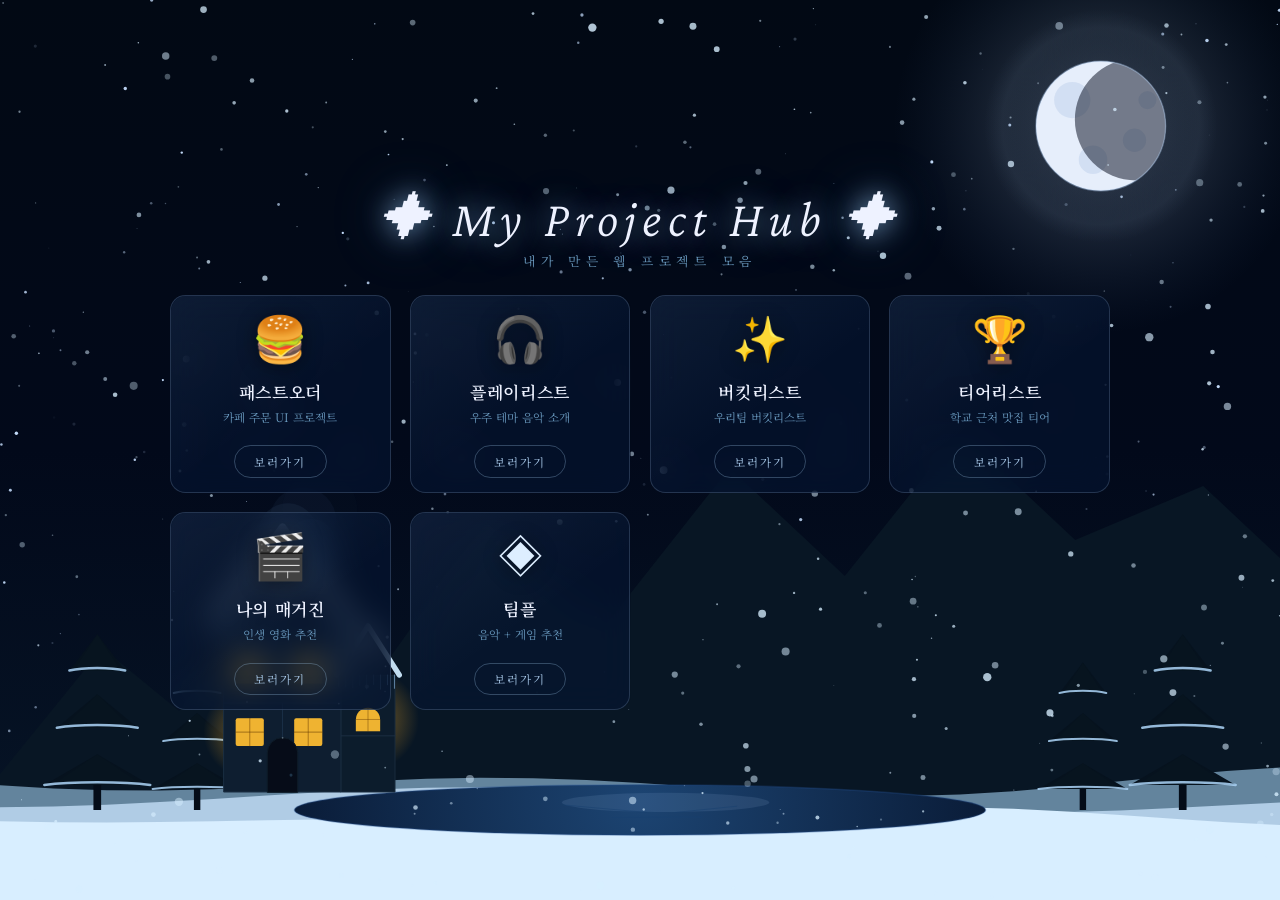
==== commit e395156c: "team commit" ====
--- a/index.html
+++ b/index.html
@@ -186,6 +186,11 @@
       <div class="card-txt"><h2>나의 매거진</h2><p>인생 영화 추천</p></div>
       <button class="btn">보러가기</button>
     </div>
+    <div class="card" onclick="goTo('Tindex.html')">
+      <div class="icon">◈</div>
+      <div class="card-txt"><h2>팀플</h2><p>음악 + 게임 추천</p></div>
+      <button class="btn">보러가기</button>
+    </div>
   </div>
 </div>
 
@@ -404,14 +409,12 @@
 }
 
 function drawTrees(){
-  // 왼쪽 나무 3그루
+  // 왼쪽 나무 2그루
   drawPine(0.076, 0.90, 0.155, 3);
   drawPine(0.154, 0.90, 0.130, 3);
-  drawPine(0.024, 0.92, 0.100, 2);
-  // 오른쪽 나무 3그루
+  // 오른쪽 나무 2그루
   drawPine(0.924, 0.90, 0.155, 3);
   drawPine(0.846, 0.90, 0.130, 3);
-  drawPine(0.976, 0.92, 0.100, 2);
 }
 
 /* ─────────────────────────────────────────
